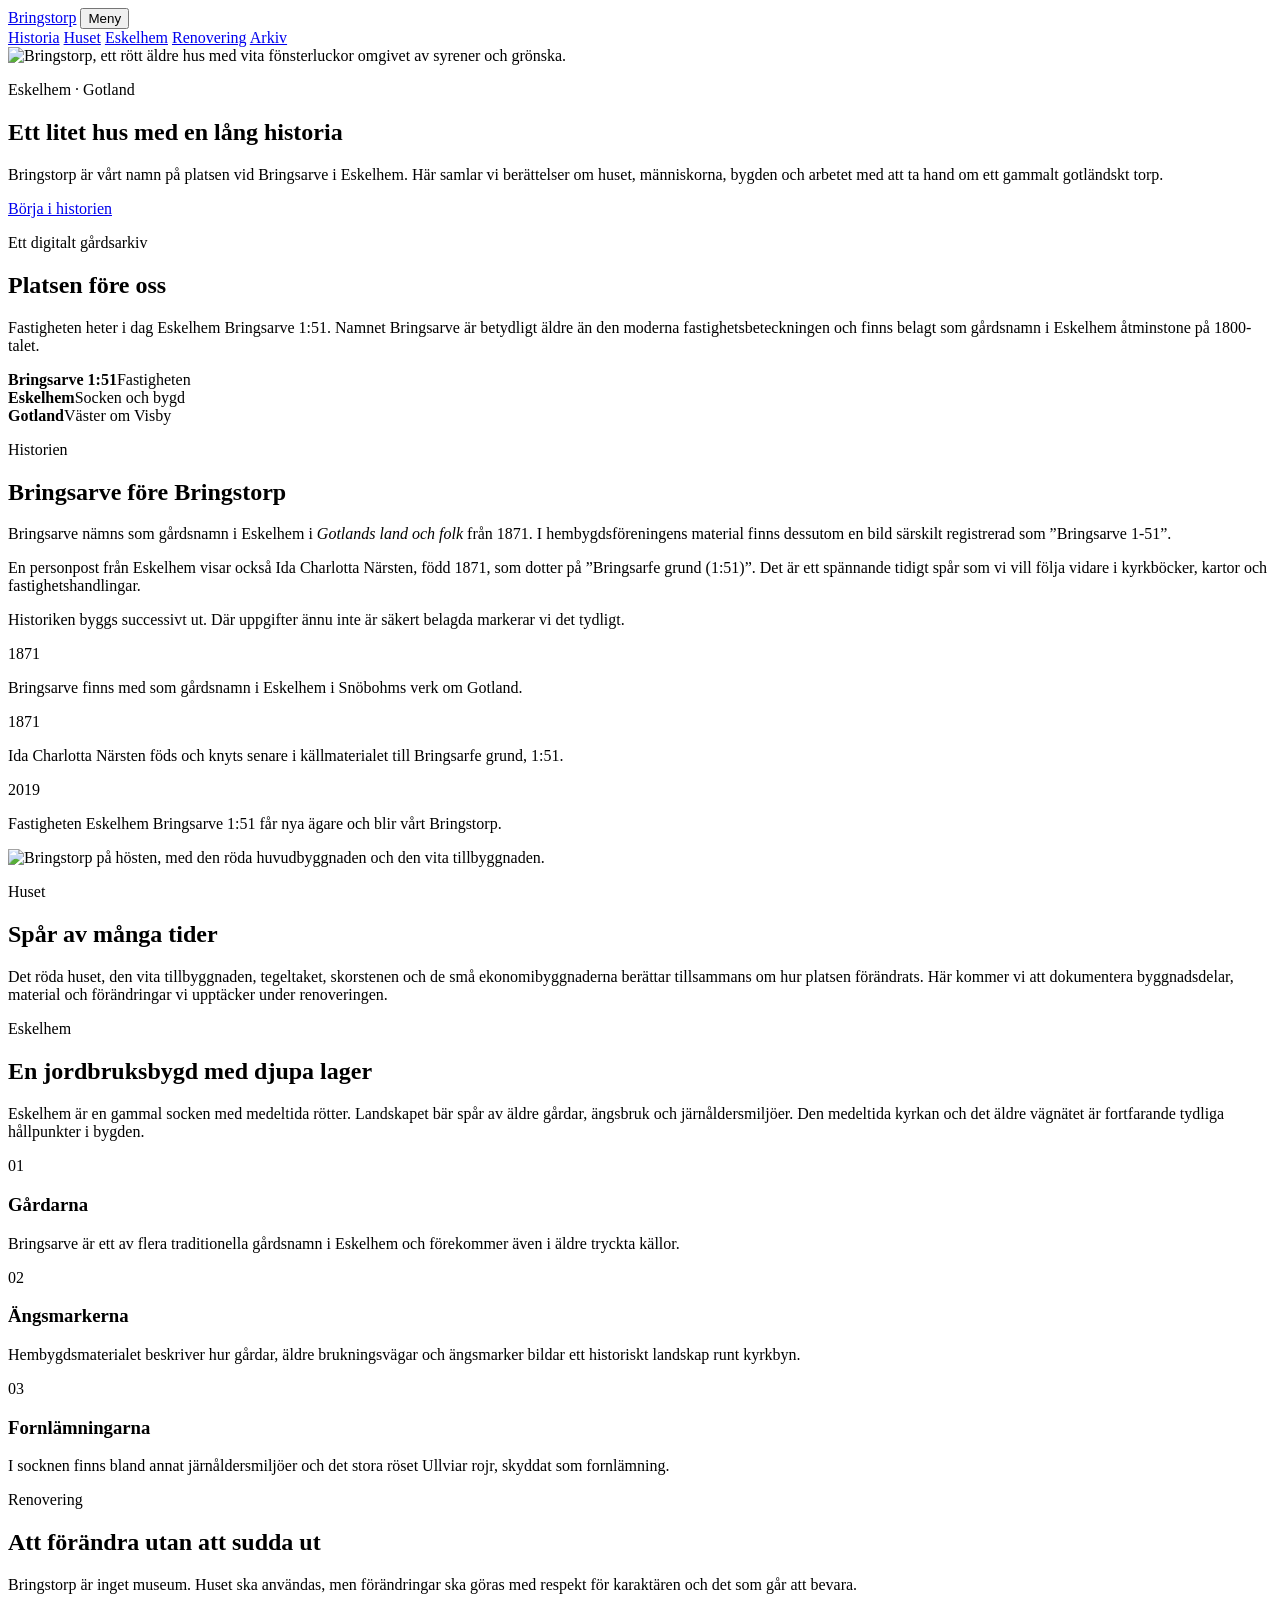
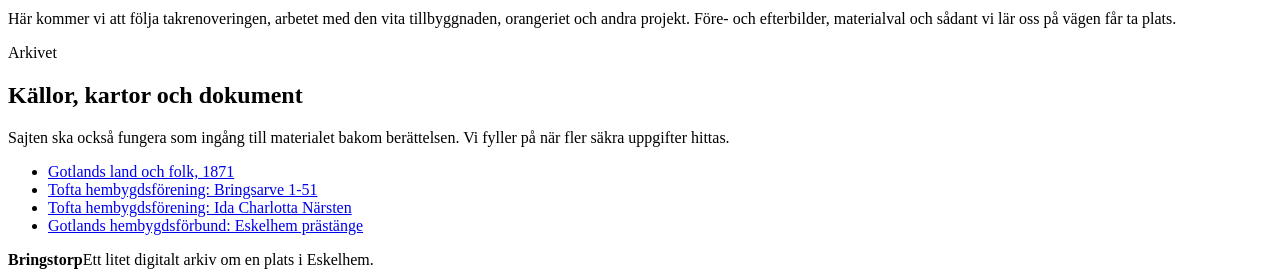
==== index.html @ 2671b92d "Add first Bringstorp homepage" ====
<!doctype html>
<html lang="sv">
<head>
  <meta charset="utf-8">
  <meta name="viewport" content="width=device-width, initial-scale=1">
  <meta name="description" content="Bringstorp i Eskelhem på Gotland – platsens historia, huset, bygden och renoveringen.">
  <title>Bringstorp – ett torp i Eskelhem</title>
  <link rel="preconnect" href="https://fonts.googleapis.com">
  <link rel="preconnect" href="https://fonts.gstatic.com" crossorigin>
  <link href="https://fonts.googleapis.com/css2?family=DM+Sans:wght@400;500;600&family=Libre+Baskerville:wght@400;700&display=swap" rel="stylesheet">
  <link rel="stylesheet" href="styles.css">
</head>
<body>
  <header class="site-header">
    <a class="brand" href="#top">Bringstorp</a>
    <button class="menu-button" aria-expanded="false" aria-controls="menu">Meny</button>
    <nav id="menu" class="nav" aria-label="Huvudmeny">
      <a href="#historia">Historia</a>
      <a href="#huset">Huset</a>
      <a href="#bygden">Eskelhem</a>
      <a href="#renovering">Renovering</a>
      <a href="#arkiv">Arkiv</a>
    </nav>
  </header>

  <main id="top">
    <section class="hero">
      <img src="assets/bringstorp-sommar.jpg" alt="Bringstorp, ett rött äldre hus med vita fönsterluckor omgivet av syrener och grönska.">
      <div class="hero-shade"></div>
      <div class="hero-content">
        <p class="eyebrow">Eskelhem · Gotland</p>
        <h1>Ett litet hus med en lång historia</h1>
        <p>Bringstorp är vårt namn på platsen vid Bringsarve i Eskelhem. Här samlar vi berättelser om huset, människorna, bygden och arbetet med att ta hand om ett gammalt gotländskt torp.</p>
        <a class="button" href="#historia">Börja i historien</a>
      </div>
    </section>

    <section class="intro wrap">
      <p class="kicker">Ett digitalt gårdsarkiv</p>
      <h2>Platsen före oss</h2>
      <p class="lead">Fastigheten heter i dag Eskelhem Bringsarve 1:51. Namnet Bringsarve är betydligt äldre än den moderna fastighetsbeteckningen och finns belagt som gårdsnamn i Eskelhem åtminstone på 1800-talet.</p>
      <div class="facts">
        <div><strong>Bringsarve 1:51</strong><span>Fastigheten</span></div>
        <div><strong>Eskelhem</strong><span>Socken och bygd</span></div>
        <div><strong>Gotland</strong><span>Väster om Visby</span></div>
      </div>
    </section>

    <section id="historia" class="split-section wrap">
      <div>
        <p class="kicker">Historien</p>
        <h2>Bringsarve före Bringstorp</h2>
        <p>Bringsarve nämns som gårdsnamn i Eskelhem i <em>Gotlands land och folk</em> från 1871. I hembygdsföreningens material finns dessutom en bild särskilt registrerad som ”Bringsarve 1-51”.</p>
        <p>En personpost från Eskelhem visar också Ida Charlotta Närsten, född 1871, som dotter på ”Bringsarfe grund (1:51)”. Det är ett spännande tidigt spår som vi vill följa vidare i kyrkböcker, kartor och fastighetshandlingar.</p>
        <p class="note">Historiken byggs successivt ut. Där uppgifter ännu inte är säkert belagda markerar vi det tydligt.</p>
      </div>
      <aside class="timeline" aria-label="Tidslinje">
        <div><time>1871</time><p>Bringsarve finns med som gårdsnamn i Eskelhem i Snöbohms verk om Gotland.</p></div>
        <div><time>1871</time><p>Ida Charlotta Närsten föds och knyts senare i källmaterialet till Bringsarfe grund, 1:51.</p></div>
        <div><time>2019</time><p>Fastigheten Eskelhem Bringsarve 1:51 får nya ägare och blir vårt Bringstorp.</p></div>
      </aside>
    </section>

    <section id="huset" class="image-feature">
      <img src="assets/bringstorp-host.jpg" alt="Bringstorp på hösten, med den röda huvudbyggnaden och den vita tillbyggnaden.">
      <div class="image-feature-card">
        <p class="kicker">Huset</p>
        <h2>Spår av många tider</h2>
        <p>Det röda huset, den vita tillbyggnaden, tegeltaket, skorstenen och de små ekonomibyggnaderna berättar tillsammans om hur platsen förändrats. Här kommer vi att dokumentera byggnadsdelar, material och förändringar vi upptäcker under renoveringen.</p>
      </div>
    </section>

    <section id="bygden" class="wrap cards-section">
      <div class="section-head">
        <div><p class="kicker">Eskelhem</p><h2>En jordbruksbygd med djupa lager</h2></div>
        <p>Eskelhem är en gammal socken med medeltida rötter. Landskapet bär spår av äldre gårdar, ängsbruk och järnåldersmiljöer. Den medeltida kyrkan och det äldre vägnätet är fortfarande tydliga hållpunkter i bygden.</p>
      </div>
      <div class="cards">
        <article><span>01</span><h3>Gårdarna</h3><p>Bringsarve är ett av flera traditionella gårdsnamn i Eskelhem och förekommer även i äldre tryckta källor.</p></article>
        <article><span>02</span><h3>Ängsmarkerna</h3><p>Hembygdsmaterialet beskriver hur gårdar, äldre brukningsvägar och ängsmarker bildar ett historiskt landskap runt kyrkbyn.</p></article>
        <article><span>03</span><h3>Fornlämningarna</h3><p>I socknen finns bland annat järnåldersmiljöer och det stora röset Ullviar rojr, skyddat som fornlämning.</p></article>
      </div>
    </section>

    <section id="renovering" class="renovation">
      <div class="wrap renovation-grid">
        <div><p class="kicker light">Renovering</p><h2>Att förändra utan att sudda ut</h2></div>
        <div><p>Bringstorp är inget museum. Huset ska användas, men förändringar ska göras med respekt för karaktären och det som går att bevara.</p><p>Här kommer vi att följa takrenoveringen, arbetet med den vita tillbyggnaden, orangeriet och andra projekt. Före- och efterbilder, materialval och sådant vi lär oss på vägen får ta plats.</p></div>
      </div>
    </section>

    <section id="arkiv" class="wrap archive">
      <p class="kicker">Arkivet</p>
      <h2>Källor, kartor och dokument</h2>
      <p class="lead">Sajten ska också fungera som ingång till materialet bakom berättelsen. Vi fyller på när fler säkra uppgifter hittas.</p>
      <ul class="source-list">
        <li><a href="https://runeberg.org/gotlands/0369.html">Gotlands land och folk, 1871</a></li>
        <li><a href="https://www.hembygd.se/tofta/plats/234602/picture/2350002">Tofta hembygdsförening: Bringsarve 1-51</a></li>
        <li><a href="https://www.hembygd.se/tofta/plats/439635/person/279531">Tofta hembygdsförening: Ida Charlotta Närsten</a></li>
        <li><a href="https://www.hembygd.se/gotland/plats/4019940/text/404059">Gotlands hembygdsförbund: Eskelhem prästänge</a></li>
      </ul>
    </section>
  </main>

  <footer>
    <div class="wrap footer-inner"><strong>Bringstorp</strong><span>Ett litet digitalt arkiv om en plats i Eskelhem.</span></div>
  </footer>
  <script src="script.js"></script>
</body>
</html>
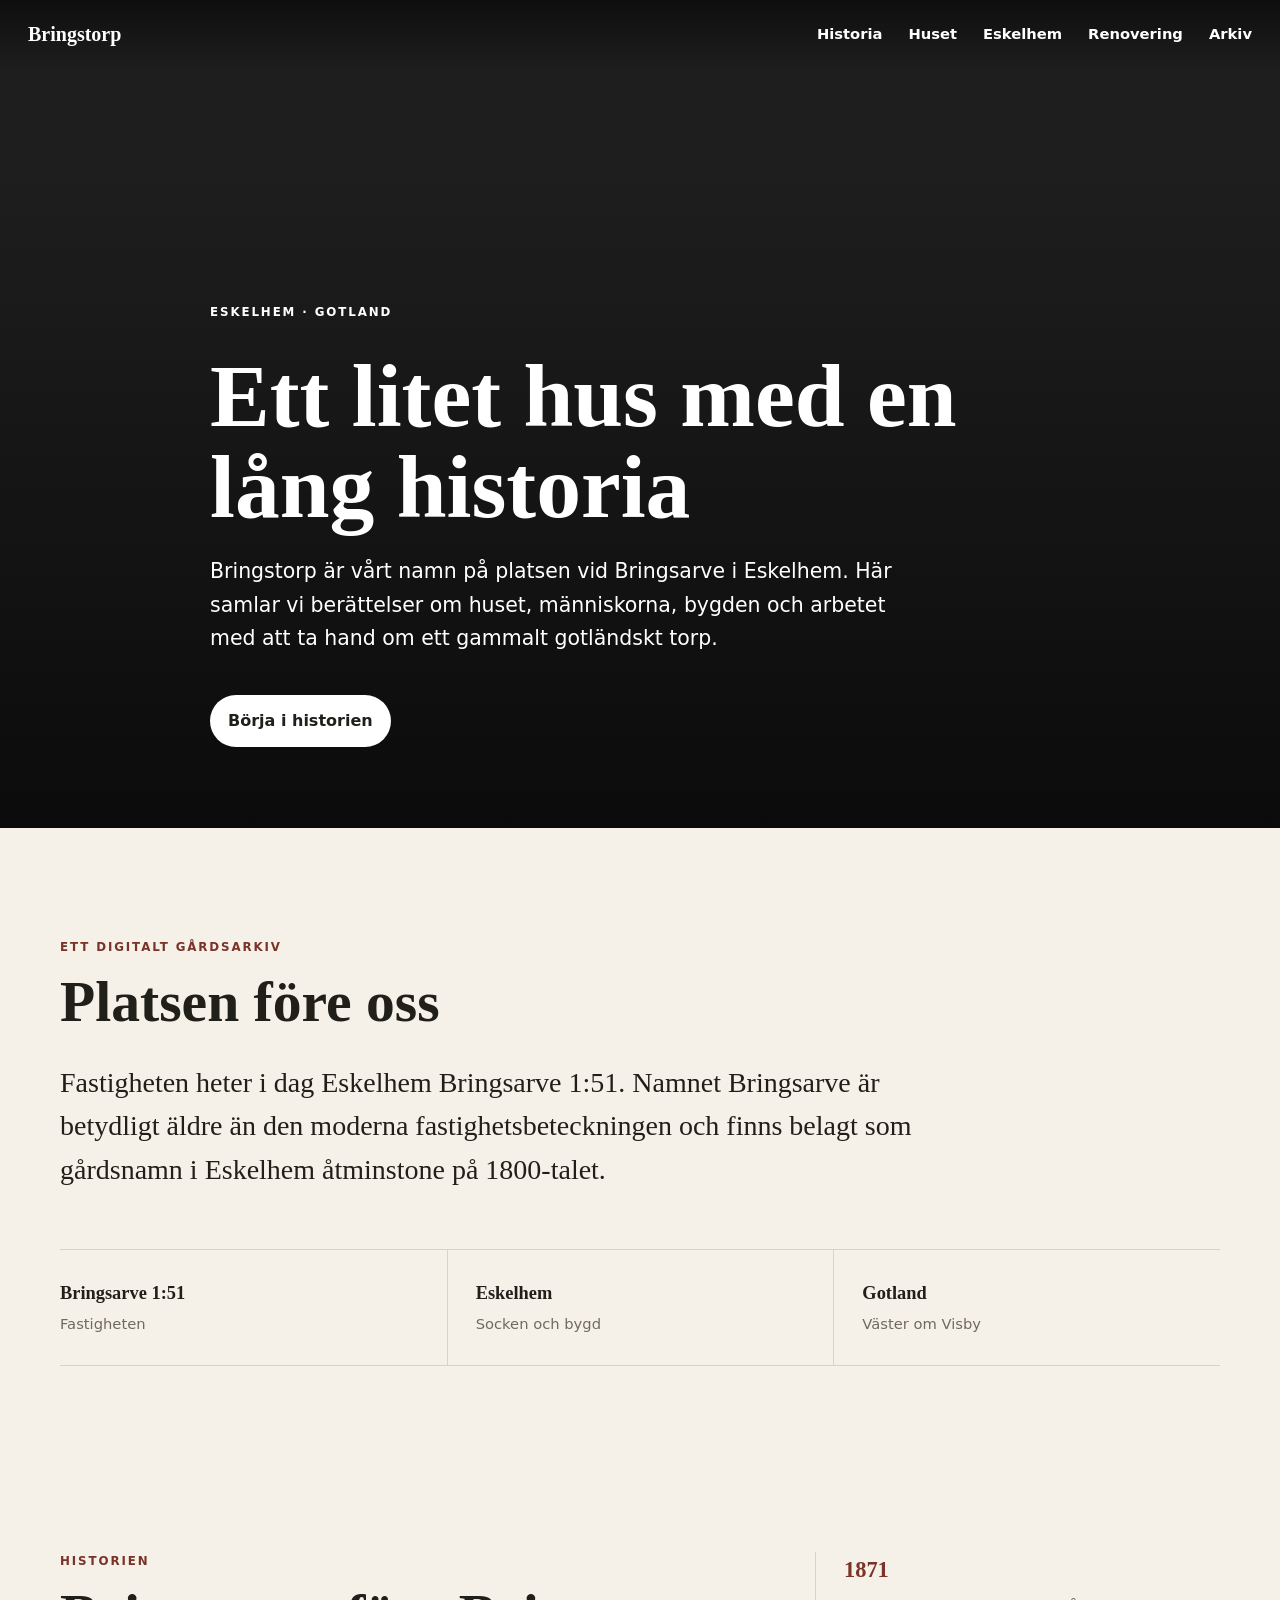
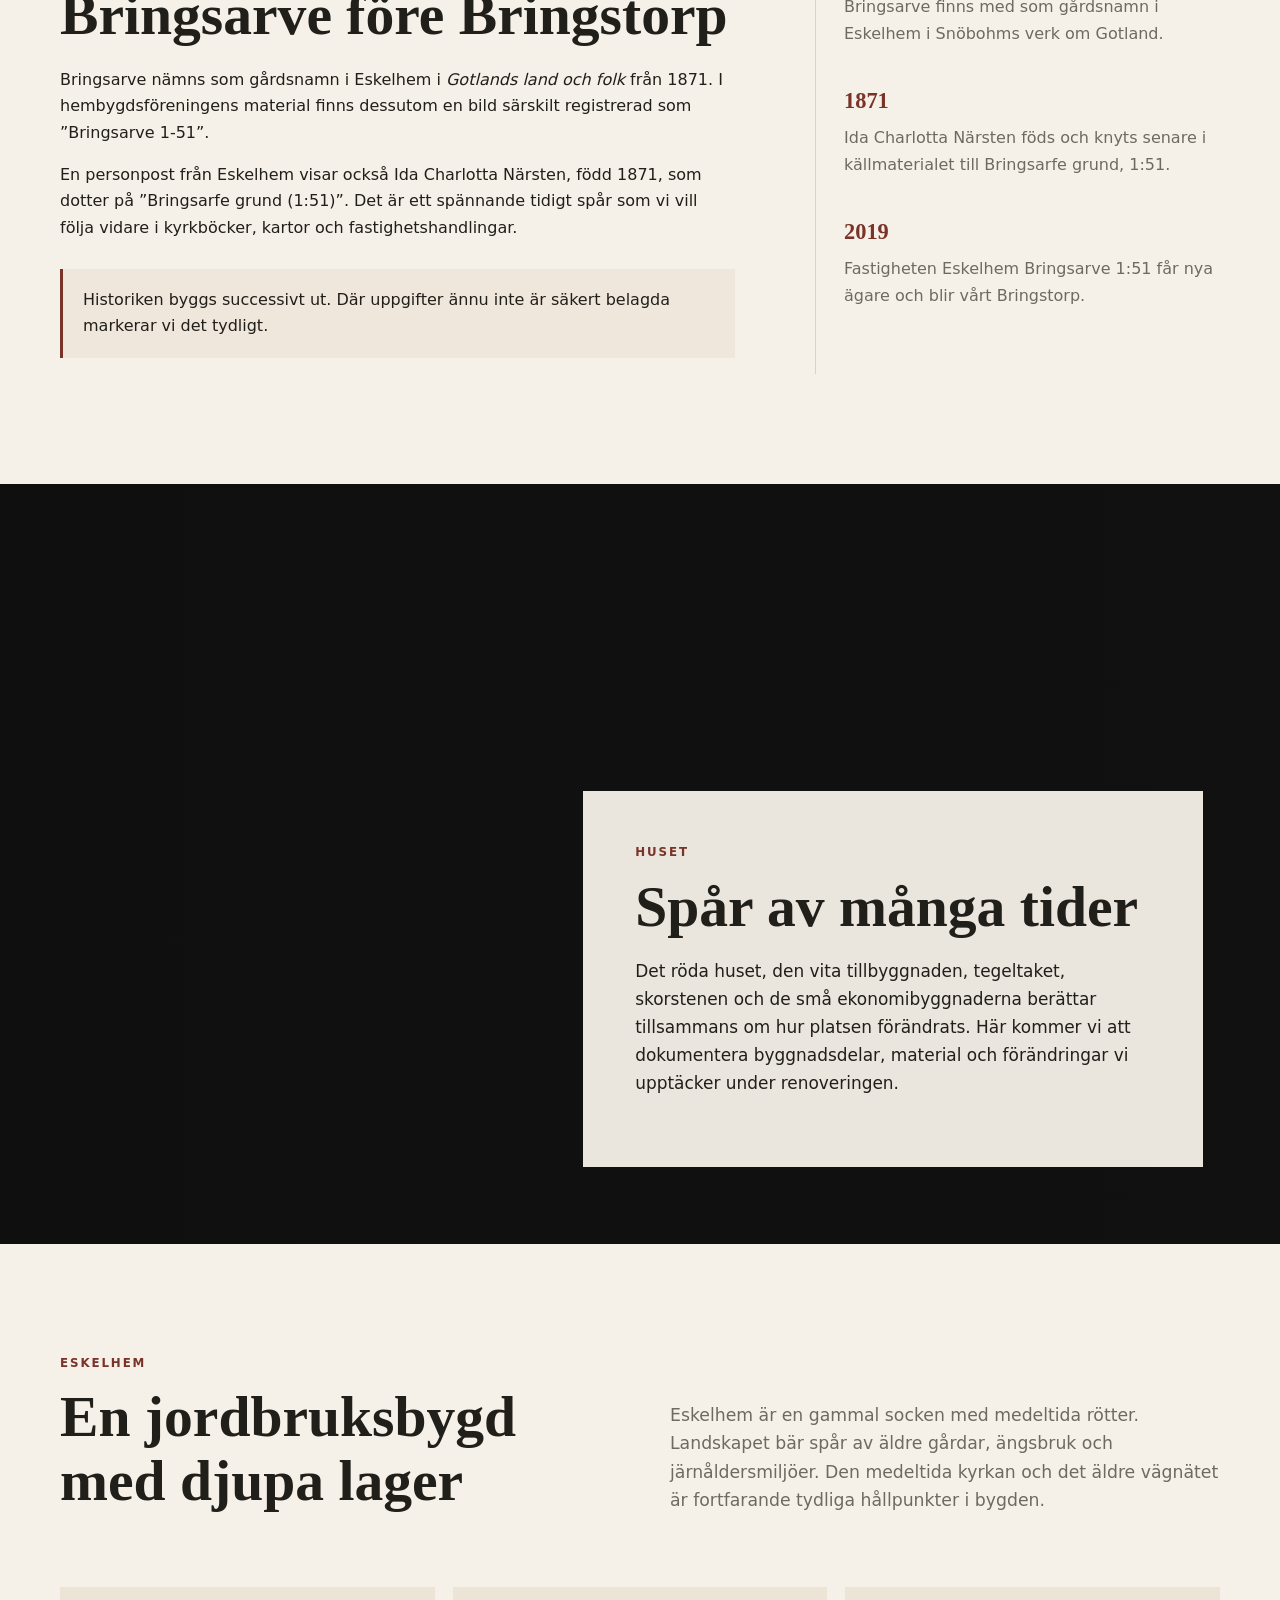
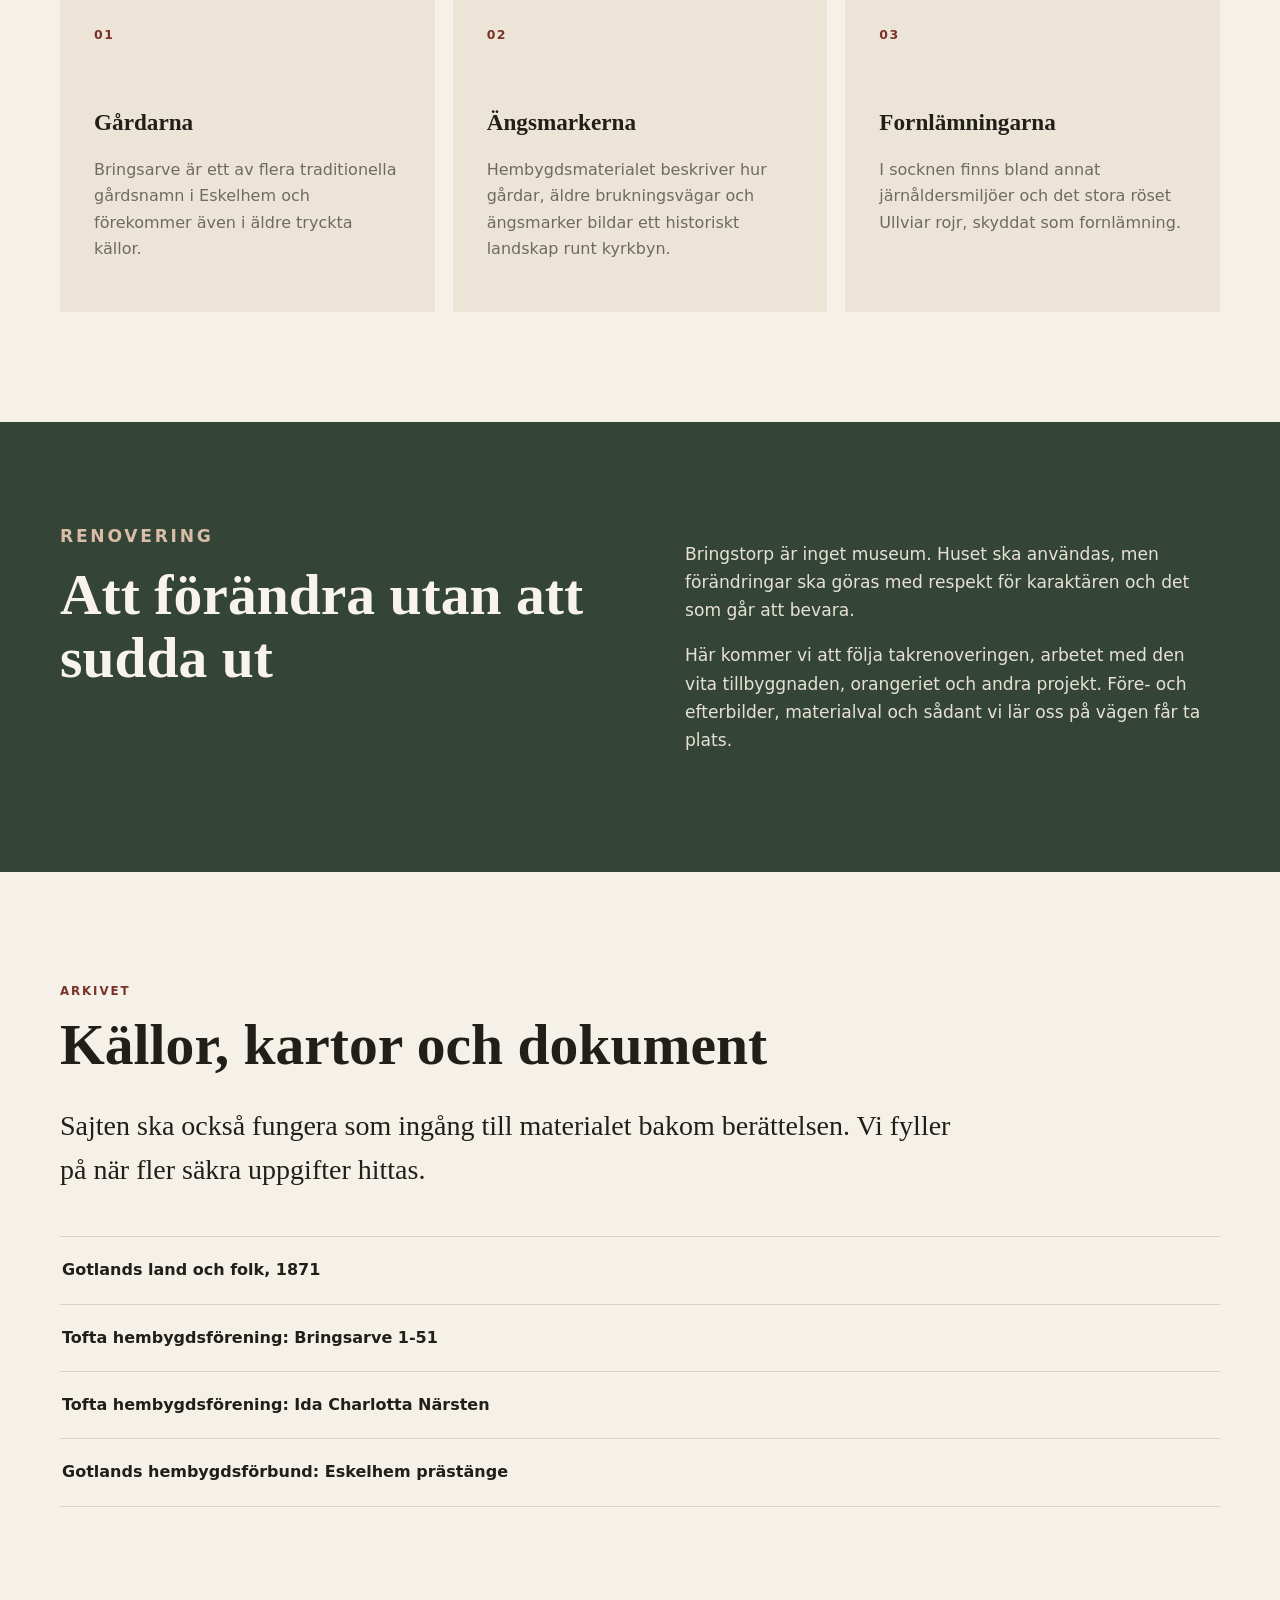
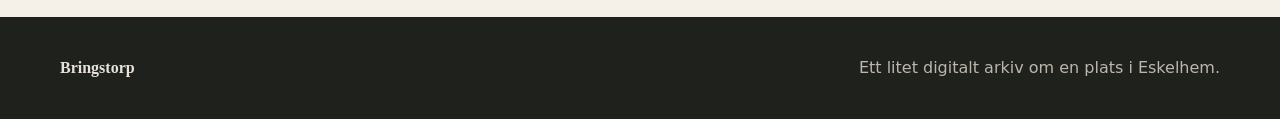
==== commit 3edf53b8: "Keep first version self-contained" ====
--- a/index.html
+++ b/index.html
@@ -25,7 +25,6 @@
 
   <main id="top">
     <section class="hero">
-      <img src="assets/bringstorp-sommar.jpg" alt="Bringstorp, ett rött äldre hus med vita fönsterluckor omgivet av syrener och grönska.">
       <div class="hero-shade"></div>
       <div class="hero-content">
         <p class="eyebrow">Eskelhem · Gotland</p>
@@ -62,7 +61,6 @@
     </section>
 
     <section id="huset" class="image-feature">
-      <img src="assets/bringstorp-host.jpg" alt="Bringstorp på hösten, med den röda huvudbyggnaden och den vita tillbyggnaden.">
       <div class="image-feature-card">
         <p class="kicker">Huset</p>
         <h2>Spår av många tider</h2>
--- a/styles.css
+++ b/styles.css
@@ -0,0 +1,15 @@
+:root{
+  --ink:#211f1a;--muted:#6f6a60;--paper:#f6f1e8;--paper-2:#ece4d6;--forest:#344538;--rust:#7a3328;--line:rgba(33,31,26,.14);--white:#fff;
+  --serif:'Libre Baskerville',Georgia,serif;--sans:'DM Sans',system-ui,-apple-system,BlinkMacSystemFont,'Segoe UI',sans-serif;
+}
+*{box-sizing:border-box}html{scroll-behavior:smooth}body{margin:0;background:var(--paper);color:var(--ink);font-family:var(--sans);line-height:1.65}img{display:block;max-width:100%}a{color:inherit}.wrap{width:min(1160px,calc(100% - 40px));margin-inline:auto}
+.site-header{position:fixed;z-index:20;top:0;left:0;right:0;display:flex;align-items:center;justify-content:space-between;padding:18px 28px;color:#fff;background:linear-gradient(to bottom,rgba(0,0,0,.5),transparent)}.brand{font-family:var(--serif);font-size:1.25rem;font-weight:700;text-decoration:none}.nav{display:flex;gap:26px}.nav a{font-size:.92rem;font-weight:600;text-decoration:none}.menu-button{display:none;border:1px solid rgba(255,255,255,.55);background:rgba(0,0,0,.15);color:#fff;border-radius:999px;padding:8px 13px;font:inherit}
+.hero{position:relative;min-height:92vh;display:grid;align-items:end;overflow:hidden;background:#222}.hero>img{position:absolute;inset:0;width:100%;height:100%;object-fit:cover}.hero-shade{position:absolute;inset:0;background:linear-gradient(180deg,rgba(0,0,0,.12) 20%,rgba(0,0,0,.68) 100%)}.hero-content{position:relative;z-index:2;width:min(860px,calc(100% - 40px));margin:0 auto 9vh;color:#fff}.eyebrow,.kicker{text-transform:uppercase;letter-spacing:.16em;font-size:.74rem;font-weight:700}.hero h1{font-family:var(--serif);font-size:clamp(3.1rem,7vw,6.8rem);line-height:1.02;max-width:850px;margin:.3em 0 .25em}.hero-content>p:not(.eyebrow){font-size:clamp(1.05rem,2vw,1.28rem);max-width:720px}.button{display:inline-block;margin-top:18px;padding:13px 18px;border-radius:999px;background:#fff;color:var(--ink);text-decoration:none;font-weight:700}
+.intro{padding:110px 0 96px}.kicker{color:var(--rust);margin:0 0 12px}.intro h2,.split-section h2,.cards-section h2,.archive h2,.renovation h2,.image-feature-card h2{font-family:var(--serif);font-size:clamp(2.2rem,4.5vw,4rem);line-height:1.1;margin:.15em 0 .35em}.lead{font-family:var(--serif);font-size:clamp(1.25rem,2.4vw,1.75rem);line-height:1.55;max-width:900px}.facts{display:grid;grid-template-columns:repeat(3,1fr);margin-top:58px;border-top:1px solid var(--line);border-bottom:1px solid var(--line)}.facts div{padding:28px 22px 28px 0}.facts div+div{border-left:1px solid var(--line);padding-left:28px}.facts strong,.facts span{display:block}.facts strong{font-family:var(--serif);font-size:1.15rem}.facts span{color:var(--muted);font-size:.92rem;margin-top:4px}
+.split-section{display:grid;grid-template-columns:1.25fr .75fr;gap:80px;padding:90px 0 110px}.split-section p{max-width:680px}.note{margin-top:28px;padding:18px 20px;border-left:3px solid var(--rust);background:rgba(122,51,40,.06)}.timeline{border-left:1px solid var(--line);padding-left:28px}.timeline div{padding:0 0 30px}.timeline time{font-family:var(--serif);font-weight:700;font-size:1.4rem;color:var(--rust)}.timeline p{margin:.35em 0;color:var(--muted)}
+.image-feature{position:relative;min-height:760px;background:#111;display:grid;align-items:end}.image-feature>img{position:absolute;inset:0;width:100%;height:100%;object-fit:cover}.image-feature:after{content:'';position:absolute;inset:0;background:linear-gradient(90deg,rgba(0,0,0,.12),rgba(0,0,0,.02))}.image-feature-card{position:relative;z-index:2;background:rgba(246,241,232,.95);width:min(620px,calc(100% - 40px));margin:0 6vw 6vw auto;padding:52px}.image-feature-card p:last-child{font-size:1.06rem}
+.cards-section{padding:110px 0}.section-head{display:grid;grid-template-columns:1fr 1fr;gap:60px;align-items:end}.section-head>p{color:var(--muted);font-size:1.08rem}.cards{display:grid;grid-template-columns:repeat(3,1fr);gap:18px;margin-top:55px}.cards article{background:var(--paper-2);padding:34px;min-height:260px}.cards article span{font-size:.78rem;letter-spacing:.12em;color:var(--rust);font-weight:700}.cards h3{font-family:var(--serif);font-size:1.45rem;margin:55px 0 8px}.cards p{color:var(--muted)}
+.renovation{background:var(--forest);color:#f8f4ec;padding:100px 0}.renovation-grid{display:grid;grid-template-columns:1fr 1fr;gap:90px}.renovation .light{color:#d9bda6}.renovation p{font-size:1.07rem;color:#e7e0d6}
+.archive{padding:110px 0}.source-list{list-style:none;padding:0;margin:45px 0 0;border-top:1px solid var(--line)}.source-list li{border-bottom:1px solid var(--line)}.source-list a{display:block;padding:20px 2px;text-decoration:none;font-weight:600}.source-list a:hover{text-decoration:underline}
+footer{background:#1f211d;color:#e8e3da;padding:38px 0}.footer-inner{display:flex;justify-content:space-between;gap:24px}.footer-inner strong{font-family:var(--serif)}.footer-inner span{color:#bcb7ae}
+@media(max-width:780px){.site-header{padding:16px 18px}.menu-button{display:block}.nav{display:none;position:absolute;top:64px;right:16px;flex-direction:column;gap:0;background:rgba(31,33,29,.96);padding:10px;border-radius:14px;min-width:190px}.nav.open{display:flex}.nav a{padding:10px 12px}.hero{min-height:86vh}.hero-content{margin-bottom:7vh}.facts,.split-section,.section-head,.cards,.renovation-grid{grid-template-columns:1fr}.facts div+div{border-left:0;border-top:1px solid var(--line);padding-left:0}.split-section{gap:45px}.timeline{margin-left:4px}.image-feature{min-height:680px}.image-feature-card{margin:0 20px 20px;padding:30px;width:auto}.section-head,.renovation-grid{gap:20px}.cards{gap:12px}.footer-inner{flex-direction:column}.intro,.cards-section,.archive{padding:80px 0}.split-section{padding:70px 0 85px}}
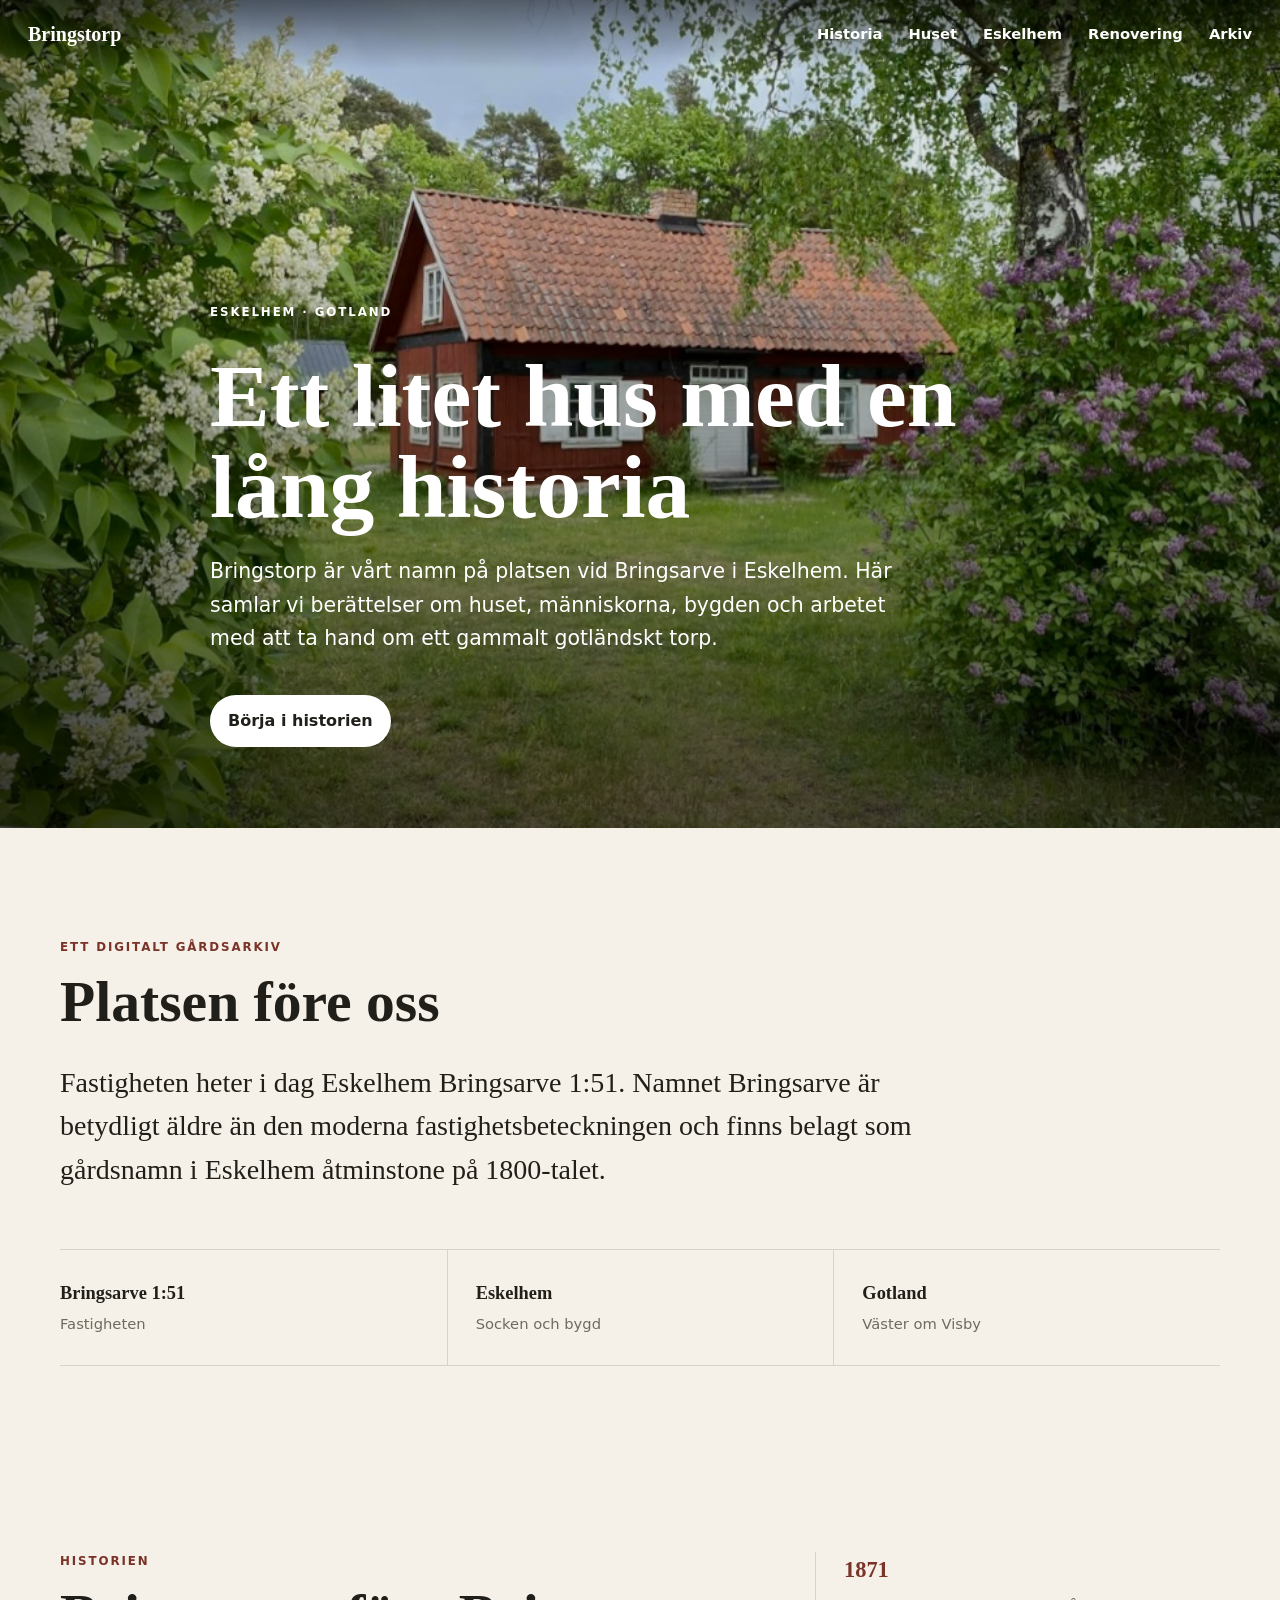
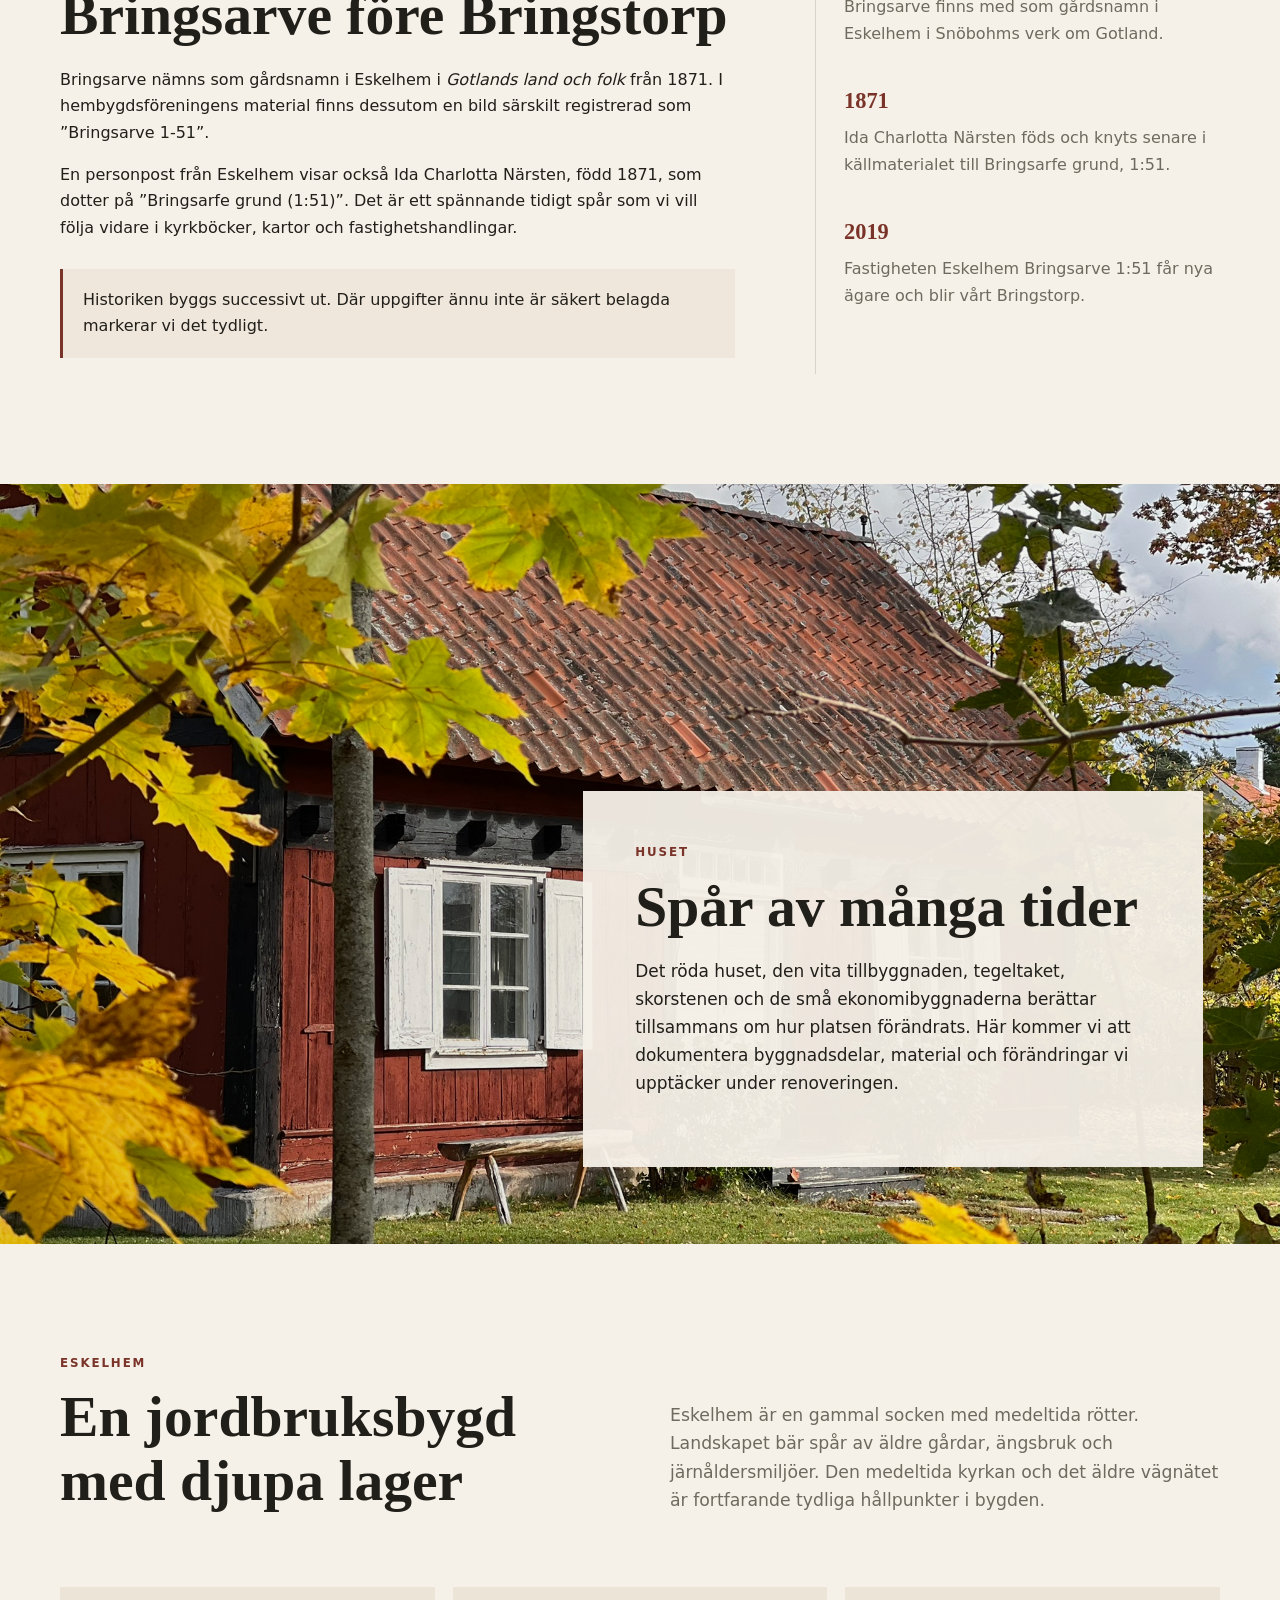
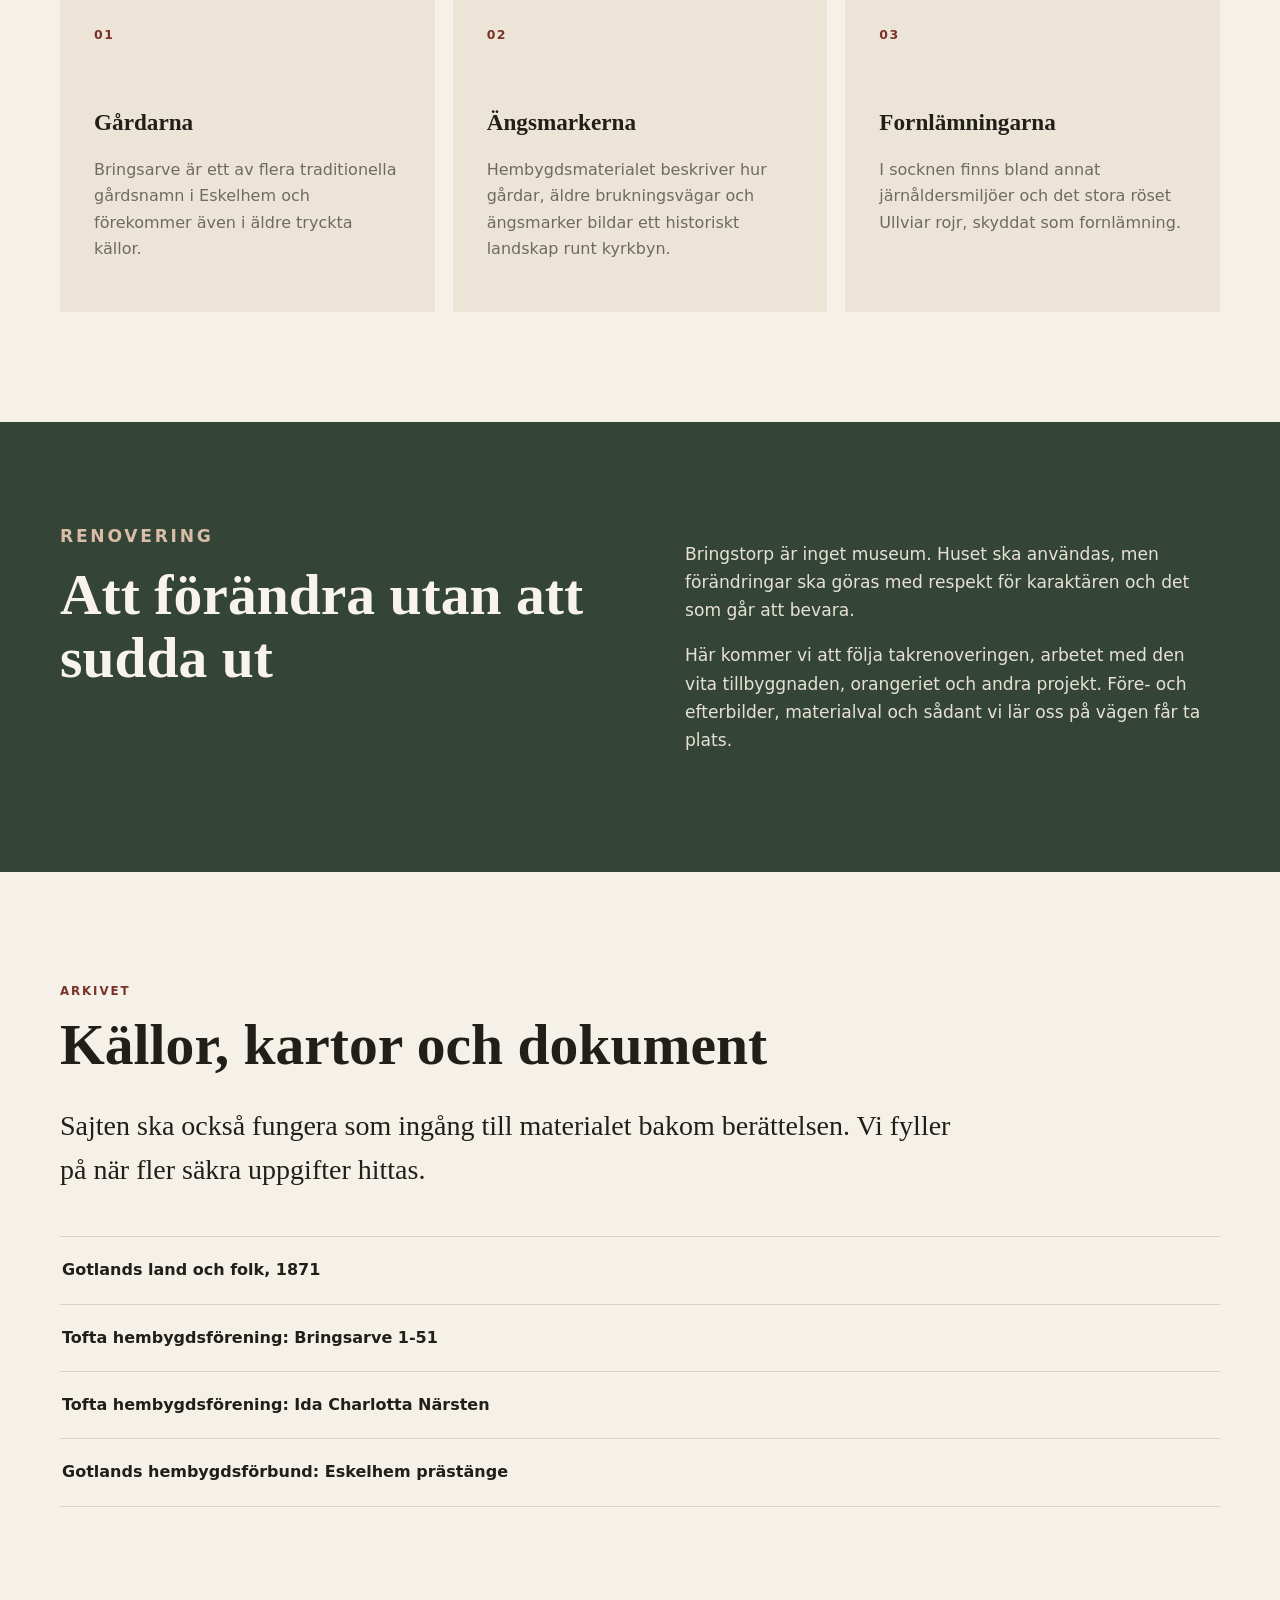
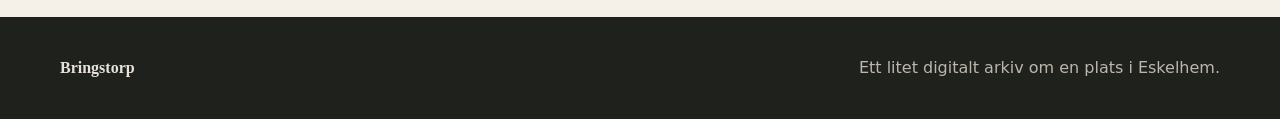
==== commit ac497b7b: "Koppla in bilder på startsidan" ====
--- a/index.html
+++ b/index.html
@@ -25,6 +25,7 @@
 
   <main id="top">
     <section class="hero">
+      <img src="images/Ettan.jpg" alt="Bringstorp i Eskelhem på Gotland.">
       <div class="hero-shade"></div>
       <div class="hero-content">
         <p class="eyebrow">Eskelhem · Gotland</p>
@@ -61,6 +62,7 @@
     </section>
 
     <section id="huset" class="image-feature">
+      <img src="images/IMG_0303.JPEG" alt="Bringstorp och dess byggnader.">
       <div class="image-feature-card">
         <p class="kicker">Huset</p>
         <h2>Spår av många tider</h2>
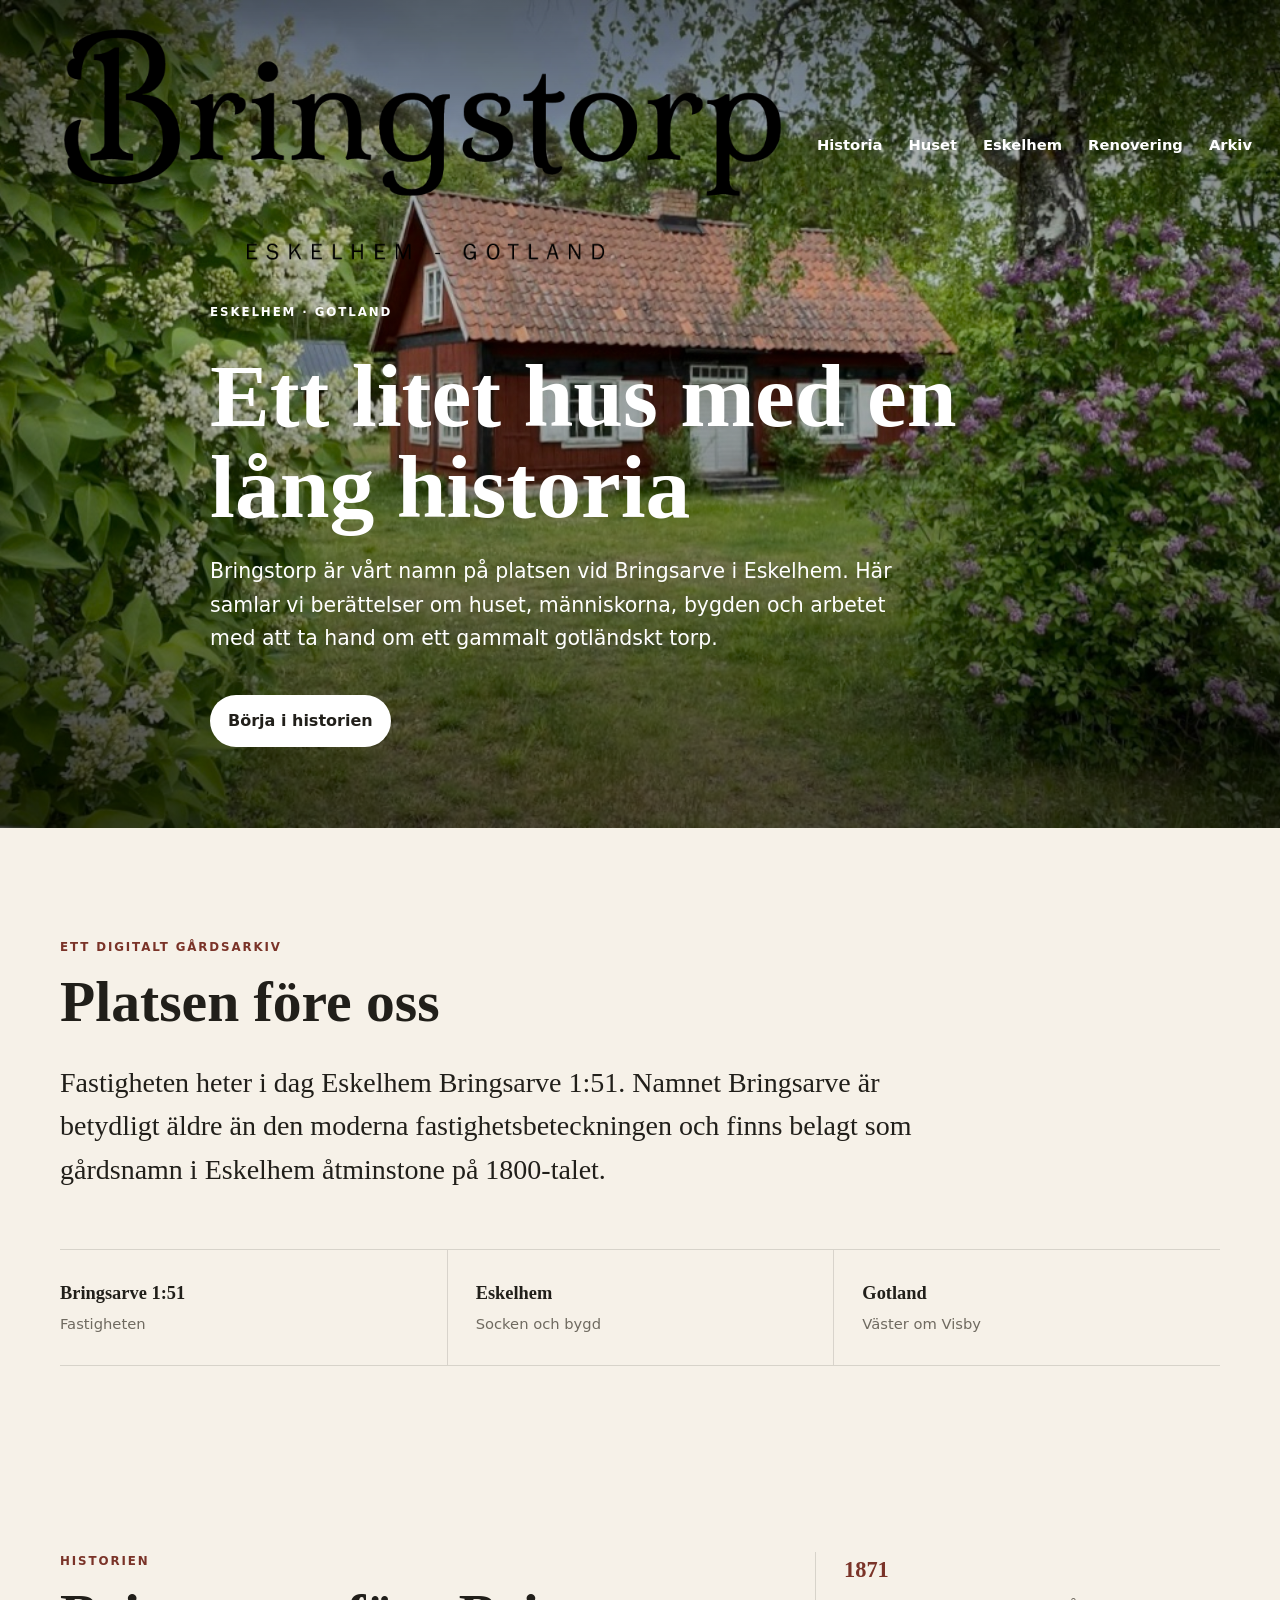
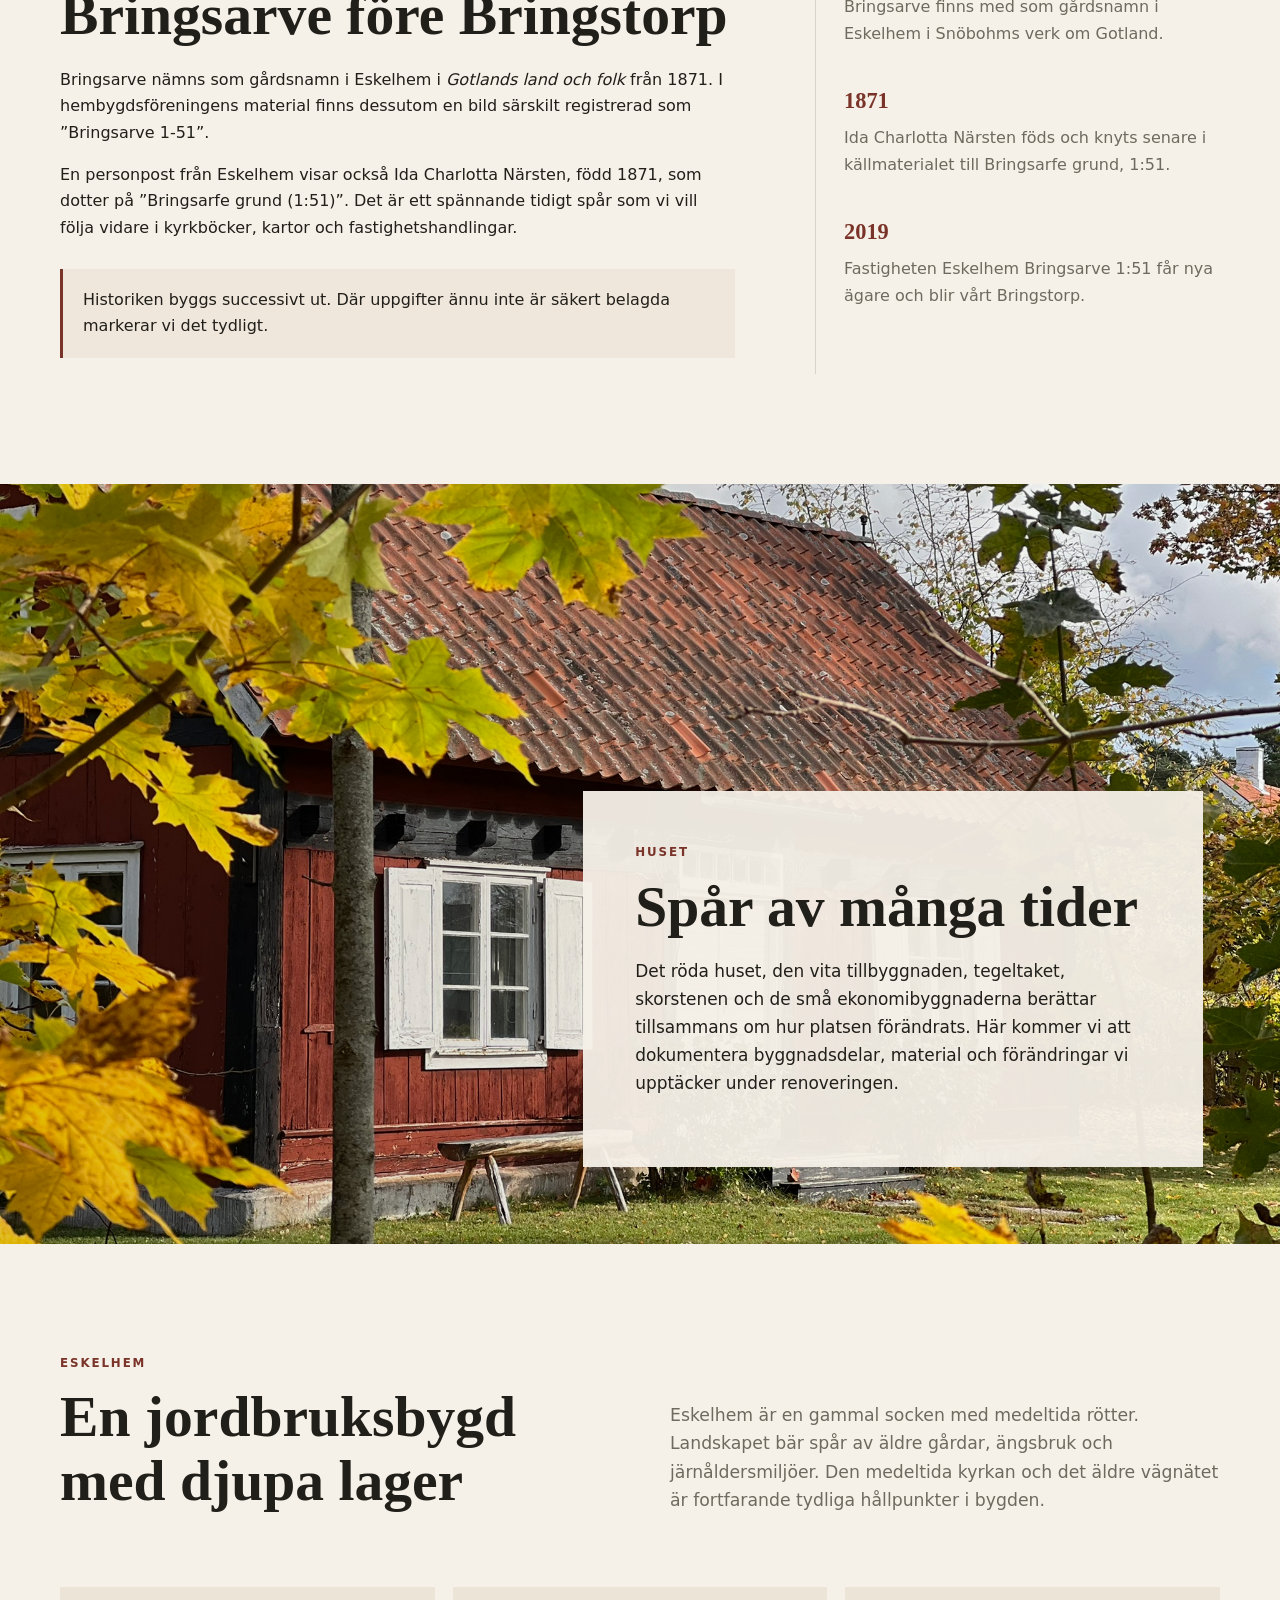
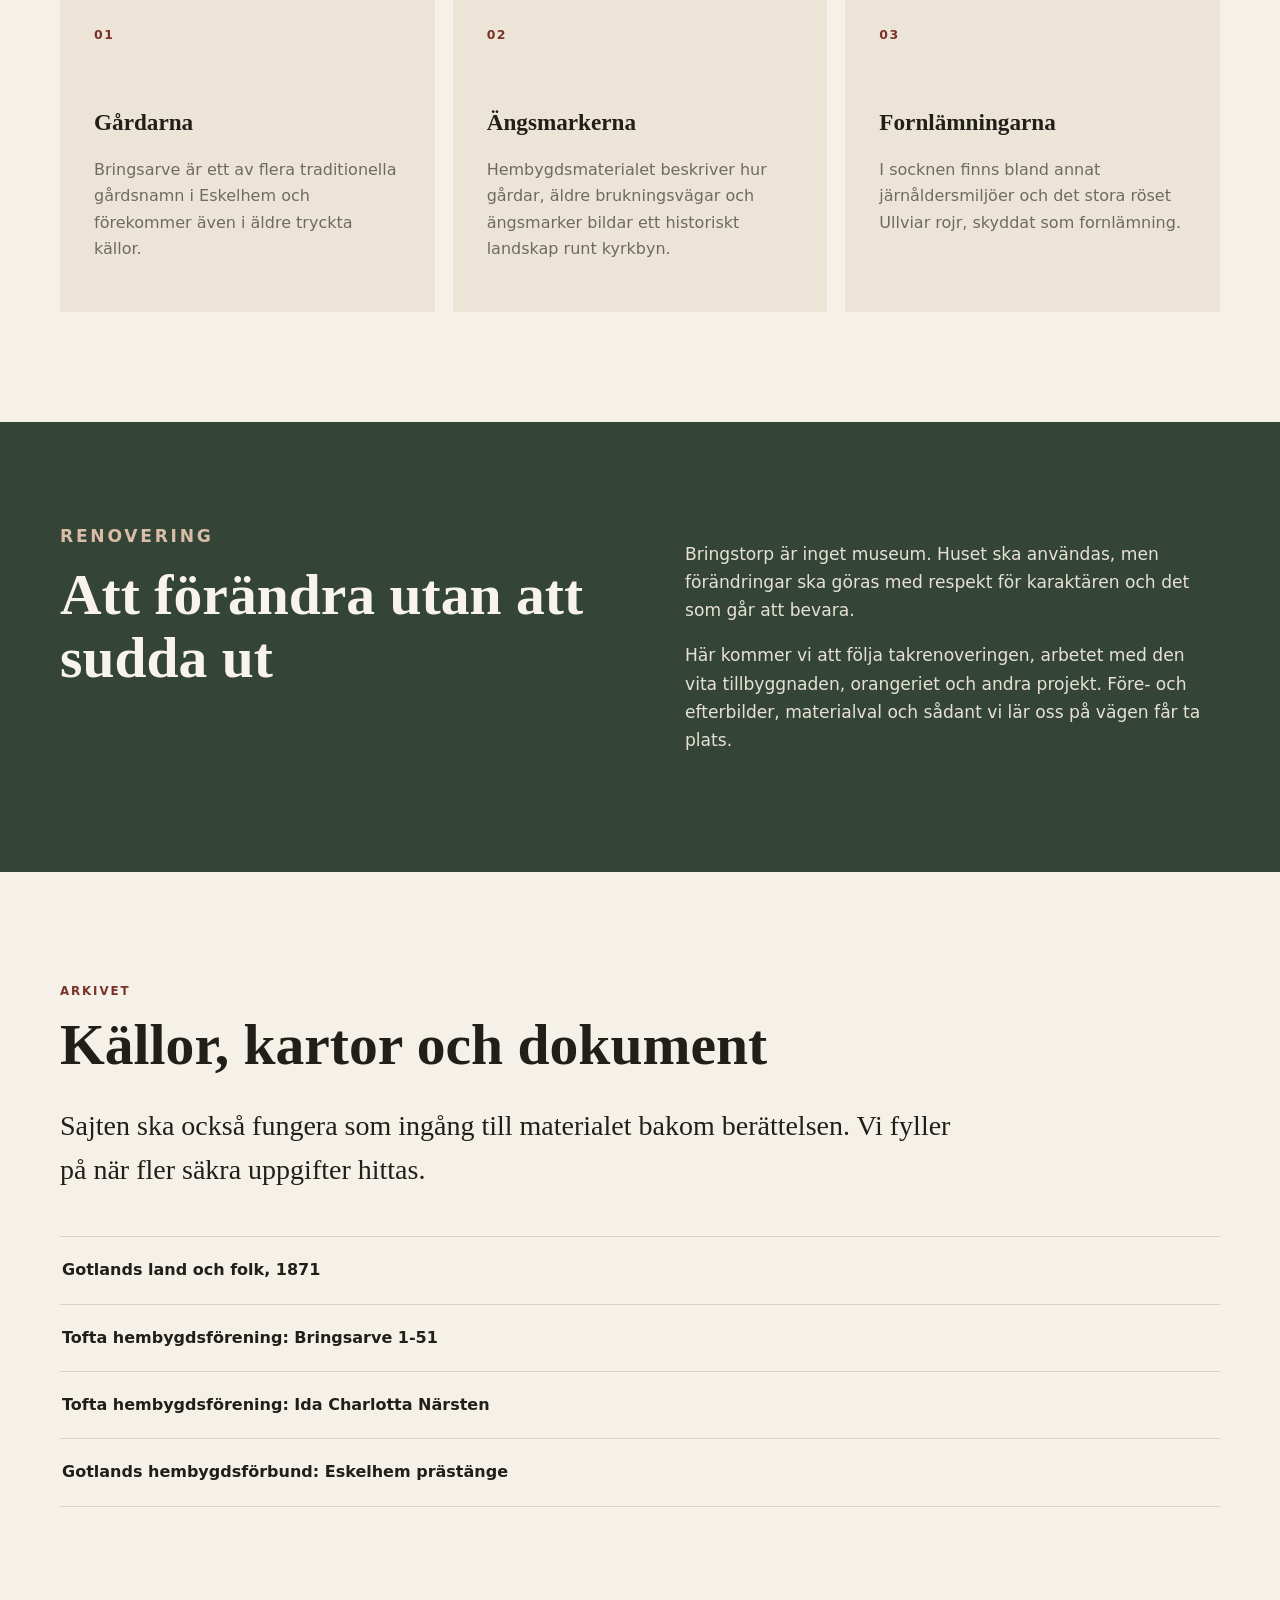
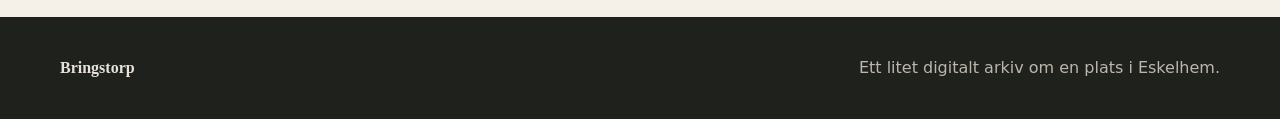
==== commit 652ac115: "Använd Bringstorp-logotypen i sidhuvudet" ====
--- a/index.html
+++ b/index.html
@@ -12,99 +12,20 @@
 </head>
 <body>
   <header class="site-header">
-    <a class="brand" href="#top">Bringstorp</a>
+    <a class="brand" href="#top" aria-label="Bringstorp – startsida"><img src="images/Bringstorp.png" alt="Bringstorp"></a>
     <button class="menu-button" aria-expanded="false" aria-controls="menu">Meny</button>
     <nav id="menu" class="nav" aria-label="Huvudmeny">
-      <a href="#historia">Historia</a>
-      <a href="#huset">Huset</a>
-      <a href="#bygden">Eskelhem</a>
-      <a href="#renovering">Renovering</a>
-      <a href="#arkiv">Arkiv</a>
+      <a href="#historia">Historia</a><a href="#huset">Huset</a><a href="#bygden">Eskelhem</a><a href="#renovering">Renovering</a><a href="#arkiv">Arkiv</a>
     </nav>
   </header>
-
   <main id="top">
-    <section class="hero">
-      <img src="images/Ettan.jpg" alt="Bringstorp i Eskelhem på Gotland.">
-      <div class="hero-shade"></div>
-      <div class="hero-content">
-        <p class="eyebrow">Eskelhem · Gotland</p>
-        <h1>Ett litet hus med en lång historia</h1>
-        <p>Bringstorp är vårt namn på platsen vid Bringsarve i Eskelhem. Här samlar vi berättelser om huset, människorna, bygden och arbetet med att ta hand om ett gammalt gotländskt torp.</p>
-        <a class="button" href="#historia">Börja i historien</a>
-      </div>
-    </section>
-
-    <section class="intro wrap">
-      <p class="kicker">Ett digitalt gårdsarkiv</p>
-      <h2>Platsen före oss</h2>
-      <p class="lead">Fastigheten heter i dag Eskelhem Bringsarve 1:51. Namnet Bringsarve är betydligt äldre än den moderna fastighetsbeteckningen och finns belagt som gårdsnamn i Eskelhem åtminstone på 1800-talet.</p>
-      <div class="facts">
-        <div><strong>Bringsarve 1:51</strong><span>Fastigheten</span></div>
-        <div><strong>Eskelhem</strong><span>Socken och bygd</span></div>
-        <div><strong>Gotland</strong><span>Väster om Visby</span></div>
-      </div>
-    </section>
-
-    <section id="historia" class="split-section wrap">
-      <div>
-        <p class="kicker">Historien</p>
-        <h2>Bringsarve före Bringstorp</h2>
-        <p>Bringsarve nämns som gårdsnamn i Eskelhem i <em>Gotlands land och folk</em> från 1871. I hembygdsföreningens material finns dessutom en bild särskilt registrerad som ”Bringsarve 1-51”.</p>
-        <p>En personpost från Eskelhem visar också Ida Charlotta Närsten, född 1871, som dotter på ”Bringsarfe grund (1:51)”. Det är ett spännande tidigt spår som vi vill följa vidare i kyrkböcker, kartor och fastighetshandlingar.</p>
-        <p class="note">Historiken byggs successivt ut. Där uppgifter ännu inte är säkert belagda markerar vi det tydligt.</p>
-      </div>
-      <aside class="timeline" aria-label="Tidslinje">
-        <div><time>1871</time><p>Bringsarve finns med som gårdsnamn i Eskelhem i Snöbohms verk om Gotland.</p></div>
-        <div><time>1871</time><p>Ida Charlotta Närsten föds och knyts senare i källmaterialet till Bringsarfe grund, 1:51.</p></div>
-        <div><time>2019</time><p>Fastigheten Eskelhem Bringsarve 1:51 får nya ägare och blir vårt Bringstorp.</p></div>
-      </aside>
-    </section>
-
-    <section id="huset" class="image-feature">
-      <img src="images/IMG_0303.JPEG" alt="Bringstorp och dess byggnader.">
-      <div class="image-feature-card">
-        <p class="kicker">Huset</p>
-        <h2>Spår av många tider</h2>
-        <p>Det röda huset, den vita tillbyggnaden, tegeltaket, skorstenen och de små ekonomibyggnaderna berättar tillsammans om hur platsen förändrats. Här kommer vi att dokumentera byggnadsdelar, material och förändringar vi upptäcker under renoveringen.</p>
-      </div>
-    </section>
-
-    <section id="bygden" class="wrap cards-section">
-      <div class="section-head">
-        <div><p class="kicker">Eskelhem</p><h2>En jordbruksbygd med djupa lager</h2></div>
-        <p>Eskelhem är en gammal socken med medeltida rötter. Landskapet bär spår av äldre gårdar, ängsbruk och järnåldersmiljöer. Den medeltida kyrkan och det äldre vägnätet är fortfarande tydliga hållpunkter i bygden.</p>
-      </div>
-      <div class="cards">
-        <article><span>01</span><h3>Gårdarna</h3><p>Bringsarve är ett av flera traditionella gårdsnamn i Eskelhem och förekommer även i äldre tryckta källor.</p></article>
-        <article><span>02</span><h3>Ängsmarkerna</h3><p>Hembygdsmaterialet beskriver hur gårdar, äldre brukningsvägar och ängsmarker bildar ett historiskt landskap runt kyrkbyn.</p></article>
-        <article><span>03</span><h3>Fornlämningarna</h3><p>I socknen finns bland annat järnåldersmiljöer och det stora röset Ullviar rojr, skyddat som fornlämning.</p></article>
-      </div>
-    </section>
-
-    <section id="renovering" class="renovation">
-      <div class="wrap renovation-grid">
-        <div><p class="kicker light">Renovering</p><h2>Att förändra utan att sudda ut</h2></div>
-        <div><p>Bringstorp är inget museum. Huset ska användas, men förändringar ska göras med respekt för karaktären och det som går att bevara.</p><p>Här kommer vi att följa takrenoveringen, arbetet med den vita tillbyggnaden, orangeriet och andra projekt. Före- och efterbilder, materialval och sådant vi lär oss på vägen får ta plats.</p></div>
-      </div>
-    </section>
-
-    <section id="arkiv" class="wrap archive">
-      <p class="kicker">Arkivet</p>
-      <h2>Källor, kartor och dokument</h2>
-      <p class="lead">Sajten ska också fungera som ingång till materialet bakom berättelsen. Vi fyller på när fler säkra uppgifter hittas.</p>
-      <ul class="source-list">
-        <li><a href="https://runeberg.org/gotlands/0369.html">Gotlands land och folk, 1871</a></li>
-        <li><a href="https://www.hembygd.se/tofta/plats/234602/picture/2350002">Tofta hembygdsförening: Bringsarve 1-51</a></li>
-        <li><a href="https://www.hembygd.se/tofta/plats/439635/person/279531">Tofta hembygdsförening: Ida Charlotta Närsten</a></li>
-        <li><a href="https://www.hembygd.se/gotland/plats/4019940/text/404059">Gotlands hembygdsförbund: Eskelhem prästänge</a></li>
-      </ul>
-    </section>
+    <section class="hero"><img src="images/Ettan.jpg" alt="Bringstorp i Eskelhem på Gotland."><div class="hero-shade"></div><div class="hero-content"><p class="eyebrow">Eskelhem · Gotland</p><h1>Ett litet hus med en lång historia</h1><p>Bringstorp är vårt namn på platsen vid Bringsarve i Eskelhem. Här samlar vi berättelser om huset, människorna, bygden och arbetet med att ta hand om ett gammalt gotländskt torp.</p><a class="button" href="#historia">Börja i historien</a></div></section>
+    <section class="intro wrap"><p class="kicker">Ett digitalt gårdsarkiv</p><h2>Platsen före oss</h2><p class="lead">Fastigheten heter i dag Eskelhem Bringsarve 1:51. Namnet Bringsarve är betydligt äldre än den moderna fastighetsbeteckningen och finns belagt som gårdsnamn i Eskelhem åtminstone på 1800-talet.</p><div class="facts"><div><strong>Bringsarve 1:51</strong><span>Fastigheten</span></div><div><strong>Eskelhem</strong><span>Socken och bygd</span></div><div><strong>Gotland</strong><span>Väster om Visby</span></div></div></section>
+    <section id="historia" class="split-section wrap"><div><p class="kicker">Historien</p><h2>Bringsarve före Bringstorp</h2><p>Bringsarve nämns som gårdsnamn i Eskelhem i <em>Gotlands land och folk</em> från 1871. I hembygdsföreningens material finns dessutom en bild särskilt registrerad som ”Bringsarve 1-51”.</p><p>En personpost från Eskelhem visar också Ida Charlotta Närsten, född 1871, som dotter på ”Bringsarfe grund (1:51)”. Det är ett spännande tidigt spår som vi vill följa vidare i kyrkböcker, kartor och fastighetshandlingar.</p><p class="note">Historiken byggs successivt ut. Där uppgifter ännu inte är säkert belagda markerar vi det tydligt.</p></div><aside class="timeline" aria-label="Tidslinje"><div><time>1871</time><p>Bringsarve finns med som gårdsnamn i Eskelhem i Snöbohms verk om Gotland.</p></div><div><time>1871</time><p>Ida Charlotta Närsten föds och knyts senare i källmaterialet till Bringsarfe grund, 1:51.</p></div><div><time>2019</time><p>Fastigheten Eskelhem Bringsarve 1:51 får nya ägare och blir vårt Bringstorp.</p></div></aside></section>
+    <section id="huset" class="image-feature"><img src="images/IMG_0303.JPEG" alt="Bringstorp och dess byggnader."><div class="image-feature-card"><p class="kicker">Huset</p><h2>Spår av många tider</h2><p>Det röda huset, den vita tillbyggnaden, tegeltaket, skorstenen och de små ekonomibyggnaderna berättar tillsammans om hur platsen förändrats. Här kommer vi att dokumentera byggnadsdelar, material och förändringar vi upptäcker under renoveringen.</p></div></section>
+    <section id="bygden" class="wrap cards-section"><div class="section-head"><div><p class="kicker">Eskelhem</p><h2>En jordbruksbygd med djupa lager</h2></div><p>Eskelhem är en gammal socken med medeltida rötter. Landskapet bär spår av äldre gårdar, ängsbruk och järnåldersmiljöer. Den medeltida kyrkan och det äldre vägnätet är fortfarande tydliga hållpunkter i bygden.</p></div><div class="cards"><article><span>01</span><h3>Gårdarna</h3><p>Bringsarve är ett av flera traditionella gårdsnamn i Eskelhem och förekommer även i äldre tryckta källor.</p></article><article><span>02</span><h3>Ängsmarkerna</h3><p>Hembygdsmaterialet beskriver hur gårdar, äldre brukningsvägar och ängsmarker bildar ett historiskt landskap runt kyrkbyn.</p></article><article><span>03</span><h3>Fornlämningarna</h3><p>I socknen finns bland annat järnåldersmiljöer och det stora röset Ullviar rojr, skyddat som fornlämning.</p></article></div></section>
+    <section id="renovering" class="renovation"><div class="wrap renovation-grid"><div><p class="kicker light">Renovering</p><h2>Att förändra utan att sudda ut</h2></div><div><p>Bringstorp är inget museum. Huset ska användas, men förändringar ska göras med respekt för karaktären och det som går att bevara.</p><p>Här kommer vi att följa takrenoveringen, arbetet med den vita tillbyggnaden, orangeriet och andra projekt. Före- och efterbilder, materialval och sådant vi lär oss på vägen får ta plats.</p></div></div></section>
+    <section id="arkiv" class="wrap archive"><p class="kicker">Arkivet</p><h2>Källor, kartor och dokument</h2><p class="lead">Sajten ska också fungera som ingång till materialet bakom berättelsen. Vi fyller på när fler säkra uppgifter hittas.</p><ul class="source-list"><li><a href="https://runeberg.org/gotlands/0369.html">Gotlands land och folk, 1871</a></li><li><a href="https://www.hembygd.se/tofta/plats/234602/picture/2350002">Tofta hembygdsförening: Bringsarve 1-51</a></li><li><a href="https://www.hembygd.se/tofta/plats/439635/person/279531">Tofta hembygdsförening: Ida Charlotta Närsten</a></li><li><a href="https://www.hembygd.se/gotland/plats/4019940/text/404059">Gotlands hembygdsförbund: Eskelhem prästänge</a></li></ul></section>
   </main>
-
-  <footer>
-    <div class="wrap footer-inner"><strong>Bringstorp</strong><span>Ett litet digitalt arkiv om en plats i Eskelhem.</span></div>
-  </footer>
-  <script src="script.js"></script>
-</body>
-</html>
+  <footer><div class="wrap footer-inner"><strong>Bringstorp</strong><span>Ett litet digitalt arkiv om en plats i Eskelhem.</span></div></footer><script src="script.js"></script>
+</body></html>
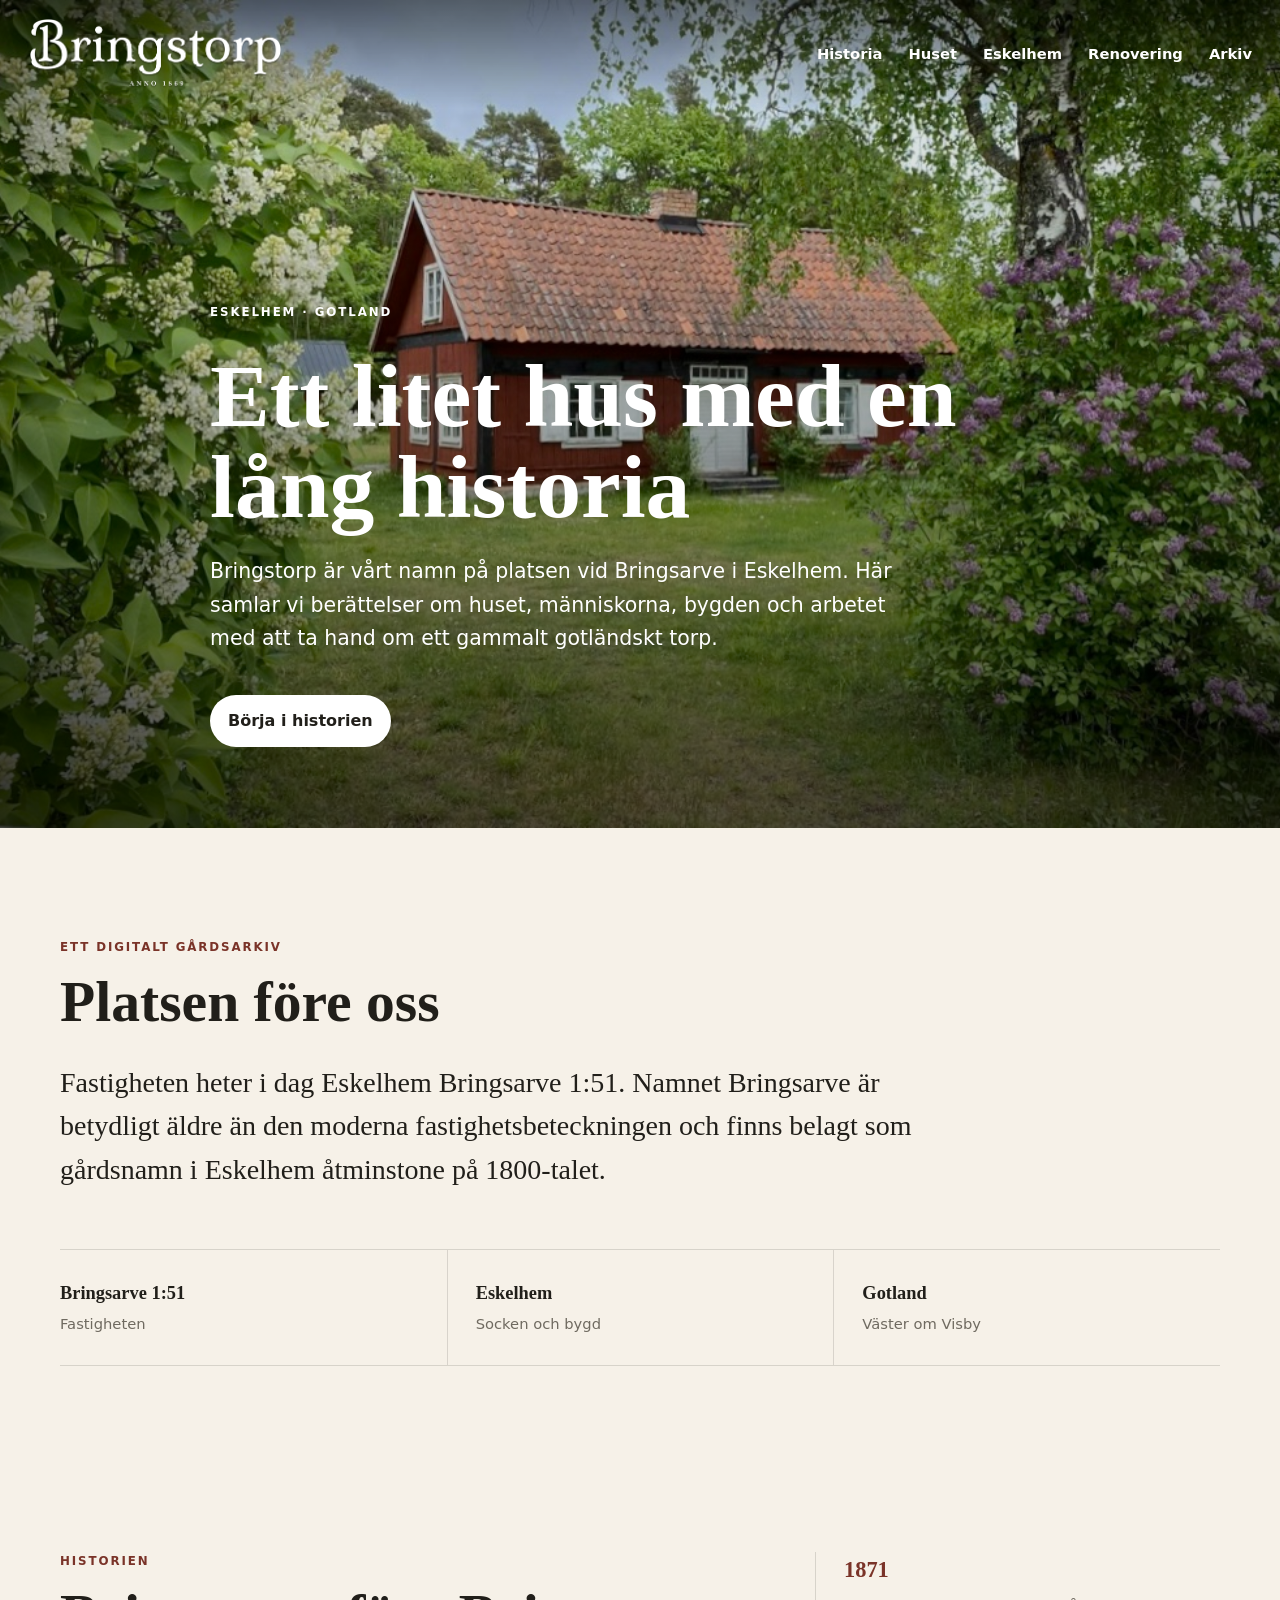
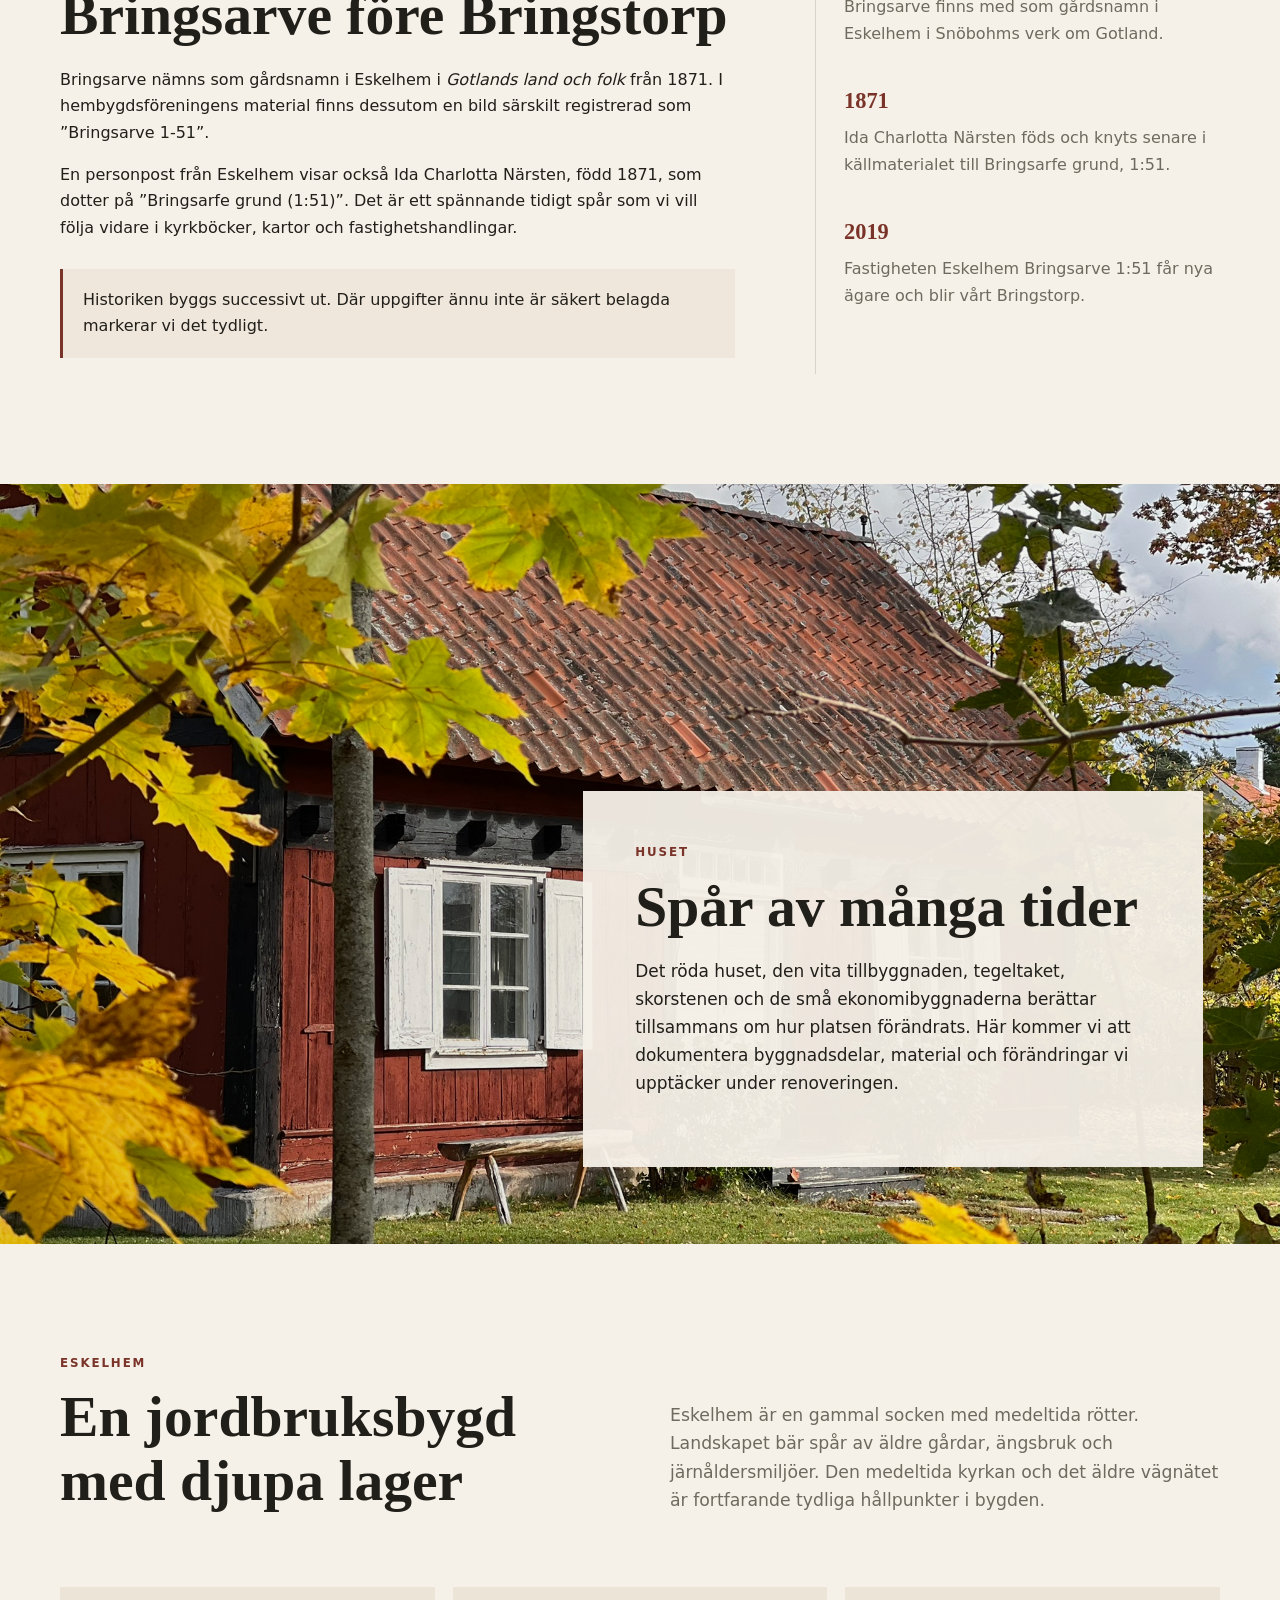
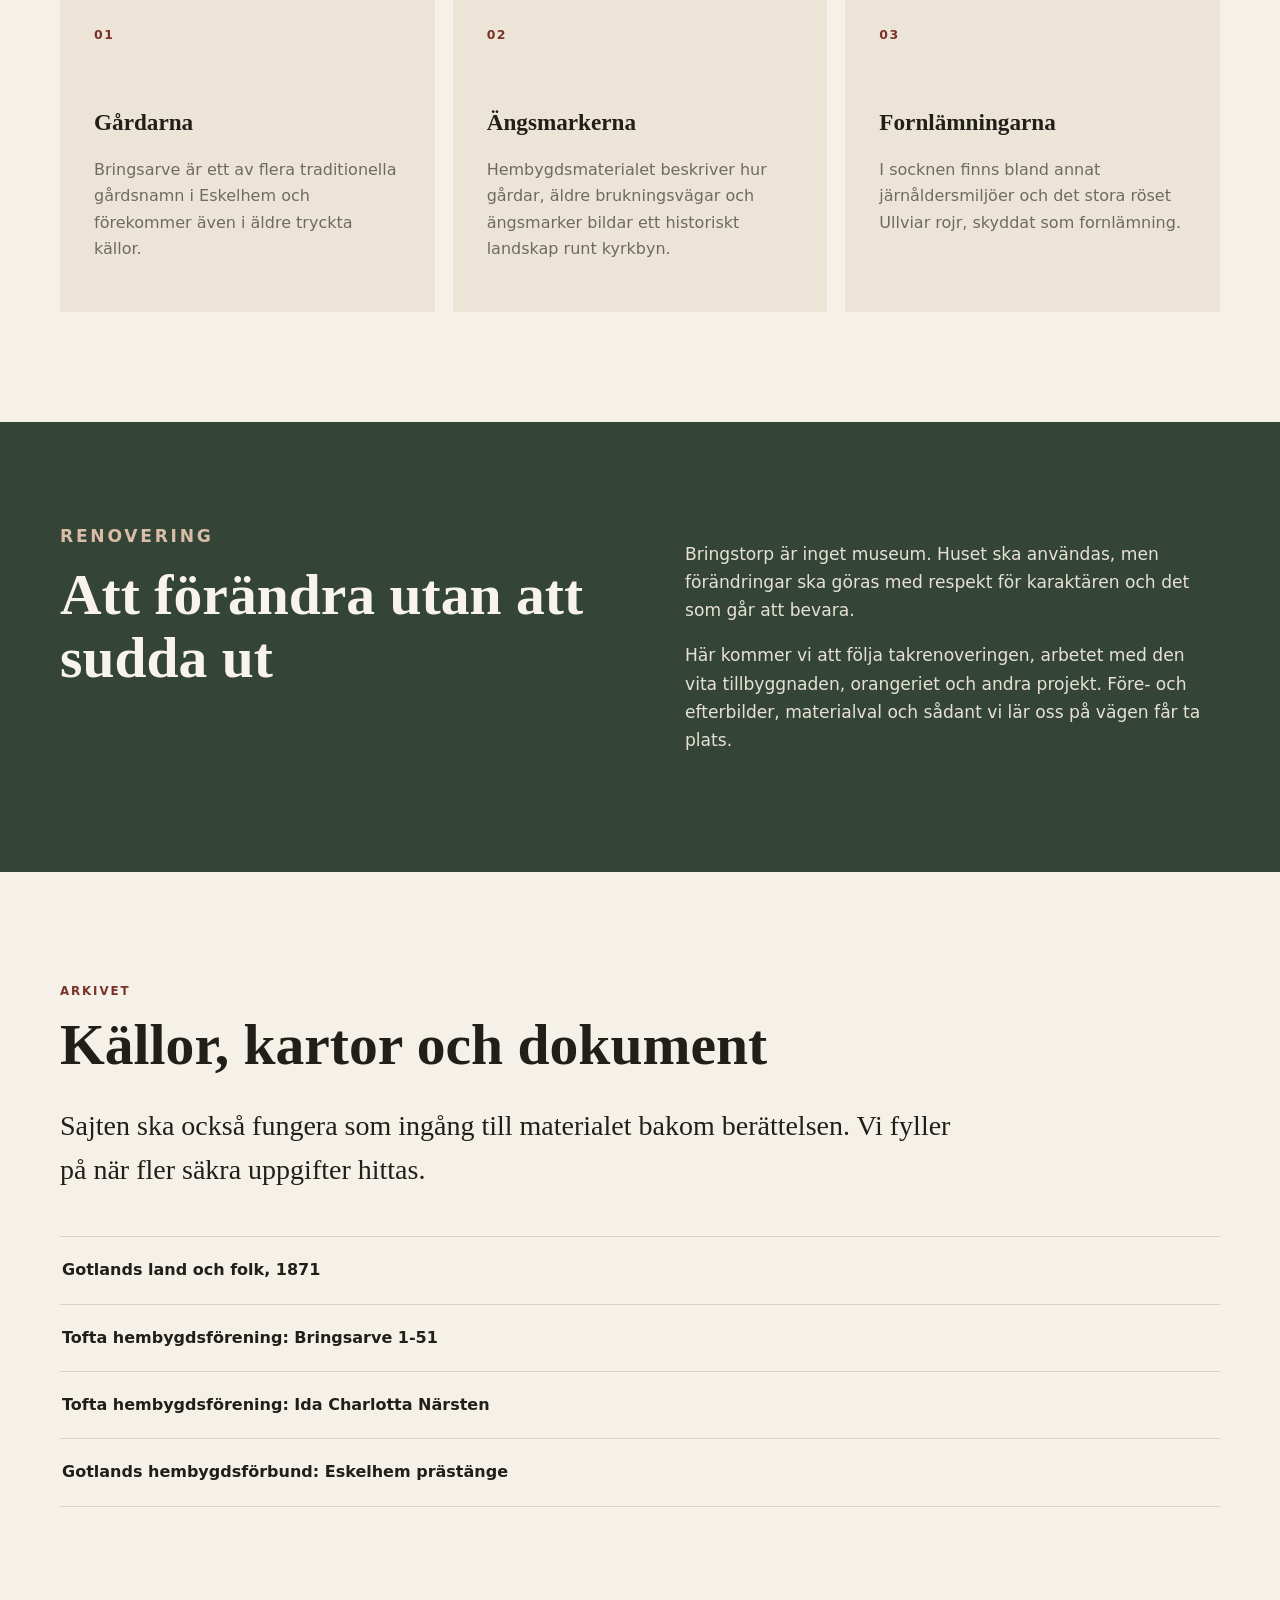
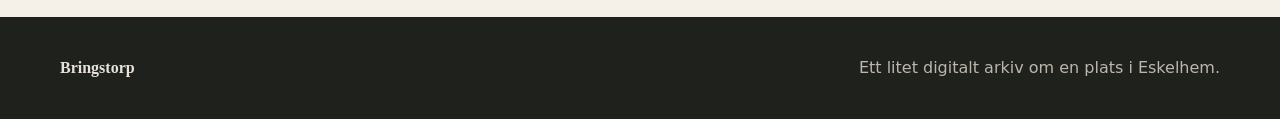
==== commit e5fc6f4a: "Byt till inverterad Bringstorp-logotyp" ====
--- a/index.html
+++ b/index.html
@@ -12,7 +12,7 @@
 </head>
 <body>
   <header class="site-header">
-    <a class="brand" href="#top" aria-label="Bringstorp – startsida"><img src="images/Bringstorp.png" alt="Bringstorp"></a>
+    <a class="brand" href="#top" aria-label="Bringstorp – startsida"><img src="images/Bringstorp-inv.png" alt="Bringstorp"></a>
     <button class="menu-button" aria-expanded="false" aria-controls="menu">Meny</button>
     <nav id="menu" class="nav" aria-label="Huvudmeny">
       <a href="#historia">Historia</a><a href="#huset">Huset</a><a href="#bygden">Eskelhem</a><a href="#renovering">Renovering</a><a href="#arkiv">Arkiv</a>
--- a/styles.css
+++ b/styles.css
@@ -1,15 +1 @@
-:root{
-  --ink:#211f1a;--muted:#6f6a60;--paper:#f6f1e8;--paper-2:#ece4d6;--forest:#344538;--rust:#7a3328;--line:rgba(33,31,26,.14);--white:#fff;
-  --serif:'Libre Baskerville',Georgia,serif;--sans:'DM Sans',system-ui,-apple-system,BlinkMacSystemFont,'Segoe UI',sans-serif;
-}
-*{box-sizing:border-box}html{scroll-behavior:smooth}body{margin:0;background:var(--paper);color:var(--ink);font-family:var(--sans);line-height:1.65}img{display:block;max-width:100%}a{color:inherit}.wrap{width:min(1160px,calc(100% - 40px));margin-inline:auto}
-.site-header{position:fixed;z-index:20;top:0;left:0;right:0;display:flex;align-items:center;justify-content:space-between;padding:18px 28px;color:#fff;background:linear-gradient(to bottom,rgba(0,0,0,.5),transparent)}.brand{font-family:var(--serif);font-size:1.25rem;font-weight:700;text-decoration:none}.nav{display:flex;gap:26px}.nav a{font-size:.92rem;font-weight:600;text-decoration:none}.menu-button{display:none;border:1px solid rgba(255,255,255,.55);background:rgba(0,0,0,.15);color:#fff;border-radius:999px;padding:8px 13px;font:inherit}
-.hero{position:relative;min-height:92vh;display:grid;align-items:end;overflow:hidden;background:#222}.hero>img{position:absolute;inset:0;width:100%;height:100%;object-fit:cover}.hero-shade{position:absolute;inset:0;background:linear-gradient(180deg,rgba(0,0,0,.12) 20%,rgba(0,0,0,.68) 100%)}.hero-content{position:relative;z-index:2;width:min(860px,calc(100% - 40px));margin:0 auto 9vh;color:#fff}.eyebrow,.kicker{text-transform:uppercase;letter-spacing:.16em;font-size:.74rem;font-weight:700}.hero h1{font-family:var(--serif);font-size:clamp(3.1rem,7vw,6.8rem);line-height:1.02;max-width:850px;margin:.3em 0 .25em}.hero-content>p:not(.eyebrow){font-size:clamp(1.05rem,2vw,1.28rem);max-width:720px}.button{display:inline-block;margin-top:18px;padding:13px 18px;border-radius:999px;background:#fff;color:var(--ink);text-decoration:none;font-weight:700}
-.intro{padding:110px 0 96px}.kicker{color:var(--rust);margin:0 0 12px}.intro h2,.split-section h2,.cards-section h2,.archive h2,.renovation h2,.image-feature-card h2{font-family:var(--serif);font-size:clamp(2.2rem,4.5vw,4rem);line-height:1.1;margin:.15em 0 .35em}.lead{font-family:var(--serif);font-size:clamp(1.25rem,2.4vw,1.75rem);line-height:1.55;max-width:900px}.facts{display:grid;grid-template-columns:repeat(3,1fr);margin-top:58px;border-top:1px solid var(--line);border-bottom:1px solid var(--line)}.facts div{padding:28px 22px 28px 0}.facts div+div{border-left:1px solid var(--line);padding-left:28px}.facts strong,.facts span{display:block}.facts strong{font-family:var(--serif);font-size:1.15rem}.facts span{color:var(--muted);font-size:.92rem;margin-top:4px}
-.split-section{display:grid;grid-template-columns:1.25fr .75fr;gap:80px;padding:90px 0 110px}.split-section p{max-width:680px}.note{margin-top:28px;padding:18px 20px;border-left:3px solid var(--rust);background:rgba(122,51,40,.06)}.timeline{border-left:1px solid var(--line);padding-left:28px}.timeline div{padding:0 0 30px}.timeline time{font-family:var(--serif);font-weight:700;font-size:1.4rem;color:var(--rust)}.timeline p{margin:.35em 0;color:var(--muted)}
-.image-feature{position:relative;min-height:760px;background:#111;display:grid;align-items:end}.image-feature>img{position:absolute;inset:0;width:100%;height:100%;object-fit:cover}.image-feature:after{content:'';position:absolute;inset:0;background:linear-gradient(90deg,rgba(0,0,0,.12),rgba(0,0,0,.02))}.image-feature-card{position:relative;z-index:2;background:rgba(246,241,232,.95);width:min(620px,calc(100% - 40px));margin:0 6vw 6vw auto;padding:52px}.image-feature-card p:last-child{font-size:1.06rem}
-.cards-section{padding:110px 0}.section-head{display:grid;grid-template-columns:1fr 1fr;gap:60px;align-items:end}.section-head>p{color:var(--muted);font-size:1.08rem}.cards{display:grid;grid-template-columns:repeat(3,1fr);gap:18px;margin-top:55px}.cards article{background:var(--paper-2);padding:34px;min-height:260px}.cards article span{font-size:.78rem;letter-spacing:.12em;color:var(--rust);font-weight:700}.cards h3{font-family:var(--serif);font-size:1.45rem;margin:55px 0 8px}.cards p{color:var(--muted)}
-.renovation{background:var(--forest);color:#f8f4ec;padding:100px 0}.renovation-grid{display:grid;grid-template-columns:1fr 1fr;gap:90px}.renovation .light{color:#d9bda6}.renovation p{font-size:1.07rem;color:#e7e0d6}
-.archive{padding:110px 0}.source-list{list-style:none;padding:0;margin:45px 0 0;border-top:1px solid var(--line)}.source-list li{border-bottom:1px solid var(--line)}.source-list a{display:block;padding:20px 2px;text-decoration:none;font-weight:600}.source-list a:hover{text-decoration:underline}
-footer{background:#1f211d;color:#e8e3da;padding:38px 0}.footer-inner{display:flex;justify-content:space-between;gap:24px}.footer-inner strong{font-family:var(--serif)}.footer-inner span{color:#bcb7ae}
-@media(max-width:780px){.site-header{padding:16px 18px}.menu-button{display:block}.nav{display:none;position:absolute;top:64px;right:16px;flex-direction:column;gap:0;background:rgba(31,33,29,.96);padding:10px;border-radius:14px;min-width:190px}.nav.open{display:flex}.nav a{padding:10px 12px}.hero{min-height:86vh}.hero-content{margin-bottom:7vh}.facts,.split-section,.section-head,.cards,.renovation-grid{grid-template-columns:1fr}.facts div+div{border-left:0;border-top:1px solid var(--line);padding-left:0}.split-section{gap:45px}.timeline{margin-left:4px}.image-feature{min-height:680px}.image-feature-card{margin:0 20px 20px;padding:30px;width:auto}.section-head,.renovation-grid{gap:20px}.cards{gap:12px}.footer-inner{flex-direction:column}.intro,.cards-section,.archive{padding:80px 0}.split-section{padding:70px 0 85px}}
+:root{--ink:#211f1a;--muted:#6f6a60;--paper:#f6f1e8;--paper-2:#ece4d6;--forest:#344538;--rust:#7a3328;--line:rgba(33,31,26,.14);--white:#fff;--serif:'Libre Baskerville',Georgia,serif;--sans:'DM Sans',system-ui,-apple-system,BlinkMacSystemFont,'Segoe UI',sans-serif}*{box-sizing:border-box}html{scroll-behavior:smooth}body{margin:0;background:var(--paper);color:var(--ink);font-family:var(--sans);line-height:1.65}img{display:block;max-width:100%}a{color:inherit}.wrap{width:min(1160px,calc(100% - 40px));margin-inline:auto}.site-header{position:fixed;z-index:20;top:0;left:0;right:0;display:flex;align-items:center;justify-content:space-between;padding:18px 28px;color:#fff;background:linear-gradient(to bottom,rgba(0,0,0,.5),transparent)}.brand{display:block;text-decoration:none}.brand img{display:block;width:auto;height:72px;max-width:min(320px,45vw);object-fit:contain}.nav{display:flex;gap:26px}.nav a{font-size:.92rem;font-weight:600;text-decoration:none}.menu-button{display:none;border:1px solid rgba(255,255,255,.55);background:rgba(0,0,0,.15);color:#fff;border-radius:999px;padding:8px 13px;font:inherit}.hero{position:relative;min-height:92vh;display:grid;align-items:end;overflow:hidden;background:#222}.hero>img{position:absolute;inset:0;width:100%;height:100%;object-fit:cover}.hero-shade{position:absolute;inset:0;background:linear-gradient(180deg,rgba(0,0,0,.12) 20%,rgba(0,0,0,.68) 100%)}.hero-content{position:relative;z-index:2;width:min(860px,calc(100% - 40px));margin:0 auto 9vh;color:#fff}.eyebrow,.kicker{text-transform:uppercase;letter-spacing:.16em;font-size:.74rem;font-weight:700}.hero h1{font-family:var(--serif);font-size:clamp(3.1rem,7vw,6.8rem);line-height:1.02;max-width:850px;margin:.3em 0 .25em}.hero-content>p:not(.eyebrow){font-size:clamp(1.05rem,2vw,1.28rem);max-width:720px}.button{display:inline-block;margin-top:18px;padding:13px 18px;border-radius:999px;background:#fff;color:var(--ink);text-decoration:none;font-weight:700}.intro{padding:110px 0 96px}.kicker{color:var(--rust);margin:0 0 12px}.intro h2,.split-section h2,.cards-section h2,.archive h2,.renovation h2,.image-feature-card h2{font-family:var(--serif);font-size:clamp(2.2rem,4.5vw,4rem);line-height:1.1;margin:.15em 0 .35em}.lead{font-family:var(--serif);font-size:clamp(1.25rem,2.4vw,1.75rem);line-height:1.55;max-width:900px}.facts{display:grid;grid-template-columns:repeat(3,1fr);margin-top:58px;border-top:1px solid var(--line);border-bottom:1px solid var(--line)}.facts div{padding:28px 22px 28px 0}.facts div+div{border-left:1px solid var(--line);padding-left:28px}.facts strong,.facts span{display:block}.facts strong{font-family:var(--serif);font-size:1.15rem}.facts span{color:var(--muted);font-size:.92rem;margin-top:4px}.split-section{display:grid;grid-template-columns:1.25fr .75fr;gap:80px;padding:90px 0 110px}.split-section p{max-width:680px}.note{margin-top:28px;padding:18px 20px;border-left:3px solid var(--rust);background:rgba(122,51,40,.06)}.timeline{border-left:1px solid var(--line);padding-left:28px}.timeline div{padding:0 0 30px}.timeline time{font-family:var(--serif);font-weight:700;font-size:1.4rem;color:var(--rust)}.timeline p{margin:.35em 0;color:var(--muted)}.image-feature{position:relative;min-height:760px;background:#111;display:grid;align-items:end}.image-feature>img{position:absolute;inset:0;width:100%;height:100%;object-fit:cover}.image-feature:after{content:'';position:absolute;inset:0;background:linear-gradient(90deg,rgba(0,0,0,.12),rgba(0,0,0,.02))}.image-feature-card{position:relative;z-index:2;background:rgba(246,241,232,.95);width:min(620px,calc(100% - 40px));margin:0 6vw 6vw auto;padding:52px}.image-feature-card p:last-child{font-size:1.06rem}.cards-section{padding:110px 0}.section-head{display:grid;grid-template-columns:1fr 1fr;gap:60px;align-items:end}.section-head>p{color:var(--muted);font-size:1.08rem}.cards{display:grid;grid-template-columns:repeat(3,1fr);gap:18px;margin-top:55px}.cards article{background:var(--paper-2);padding:34px;min-height:260px}.cards article span{font-size:.78rem;letter-spacing:.12em;color:var(--rust);font-weight:700}.cards h3{font-family:var(--serif);font-size:1.45rem;margin:55px 0 8px}.cards p{color:var(--muted)}.renovation{background:var(--forest);color:#f8f4ec;padding:100px 0}.renovation-grid{display:grid;grid-template-columns:1fr 1fr;gap:90px}.renovation .light{color:#d9bda6}.renovation p{font-size:1.07rem;color:#e7e0d6}.archive{padding:110px 0}.source-list{list-style:none;padding:0;margin:45px 0 0;border-top:1px solid var(--line)}.source-list li{border-bottom:1px solid var(--line)}.source-list a{display:block;padding:20px 2px;text-decoration:none;font-weight:600}.source-list a:hover{text-decoration:underline}footer{background:#1f211d;color:#e8e3da;padding:38px 0}.footer-inner{display:flex;justify-content:space-between;gap:24px}.footer-inner strong{font-family:var(--serif)}.footer-inner span{color:#bcb7ae}@media(max-width:780px){.site-header{padding:12px 18px}.brand img{height:54px;max-width:210px}.menu-button{display:block}.nav{display:none;position:absolute;top:70px;right:16px;flex-direction:column;gap:0;background:rgba(31,33,29,.96);padding:10px;border-radius:14px;min-width:190px}.nav.open{display:flex}.nav a{padding:10px 12px}.hero{min-height:86vh}.hero-content{margin-bottom:7vh}.facts,.split-section,.section-head,.cards,.renovation-grid{grid-template-columns:1fr}.facts div+div{border-left:0;border-top:1px solid var(--line);padding-left:0}.split-section{gap:45px}.timeline{margin-left:4px}.image-feature{min-height:680px}.image-feature-card{margin:0 20px 20px;padding:30px;width:auto}.section-head,.renovation-grid{gap:20px}.cards{gap:12px}.footer-inner{flex-direction:column}.intro,.cards-section,.archive{padding:80px 0}.split-section{padding:70px 0 85px}}
